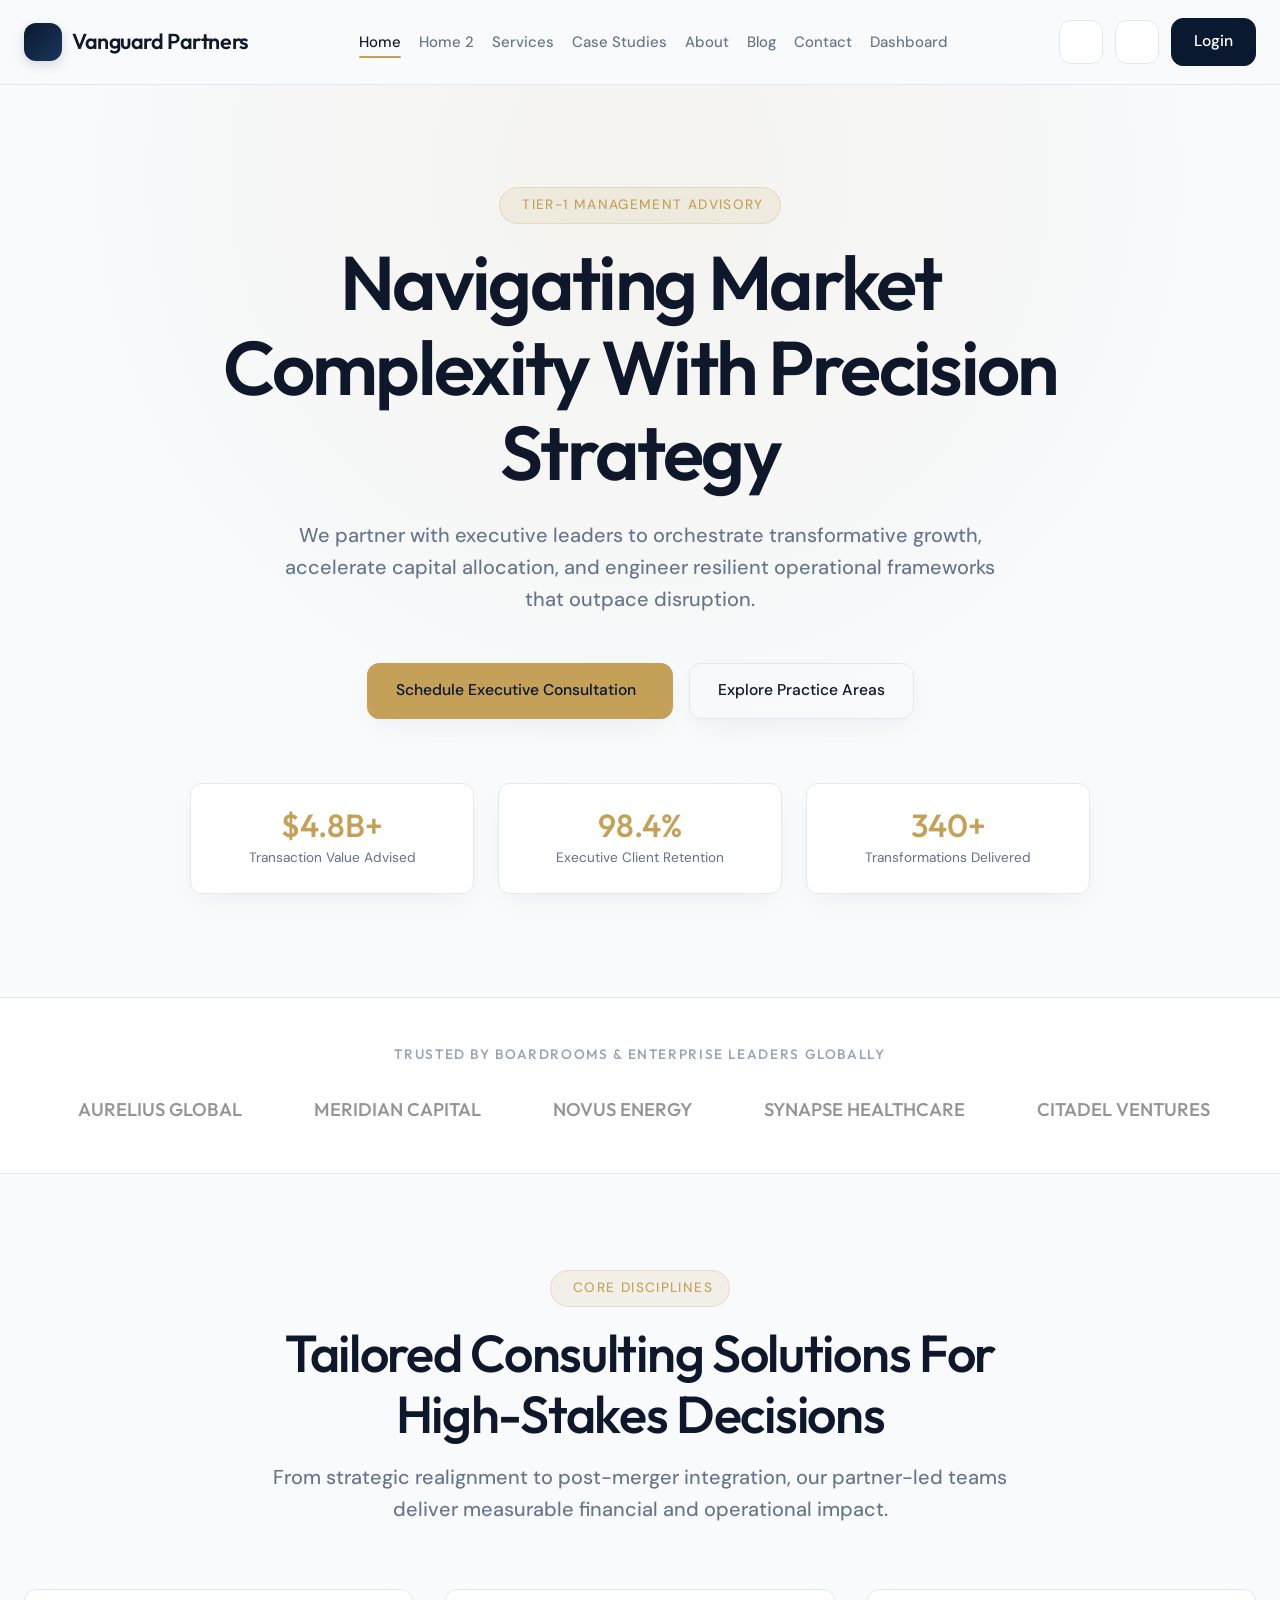
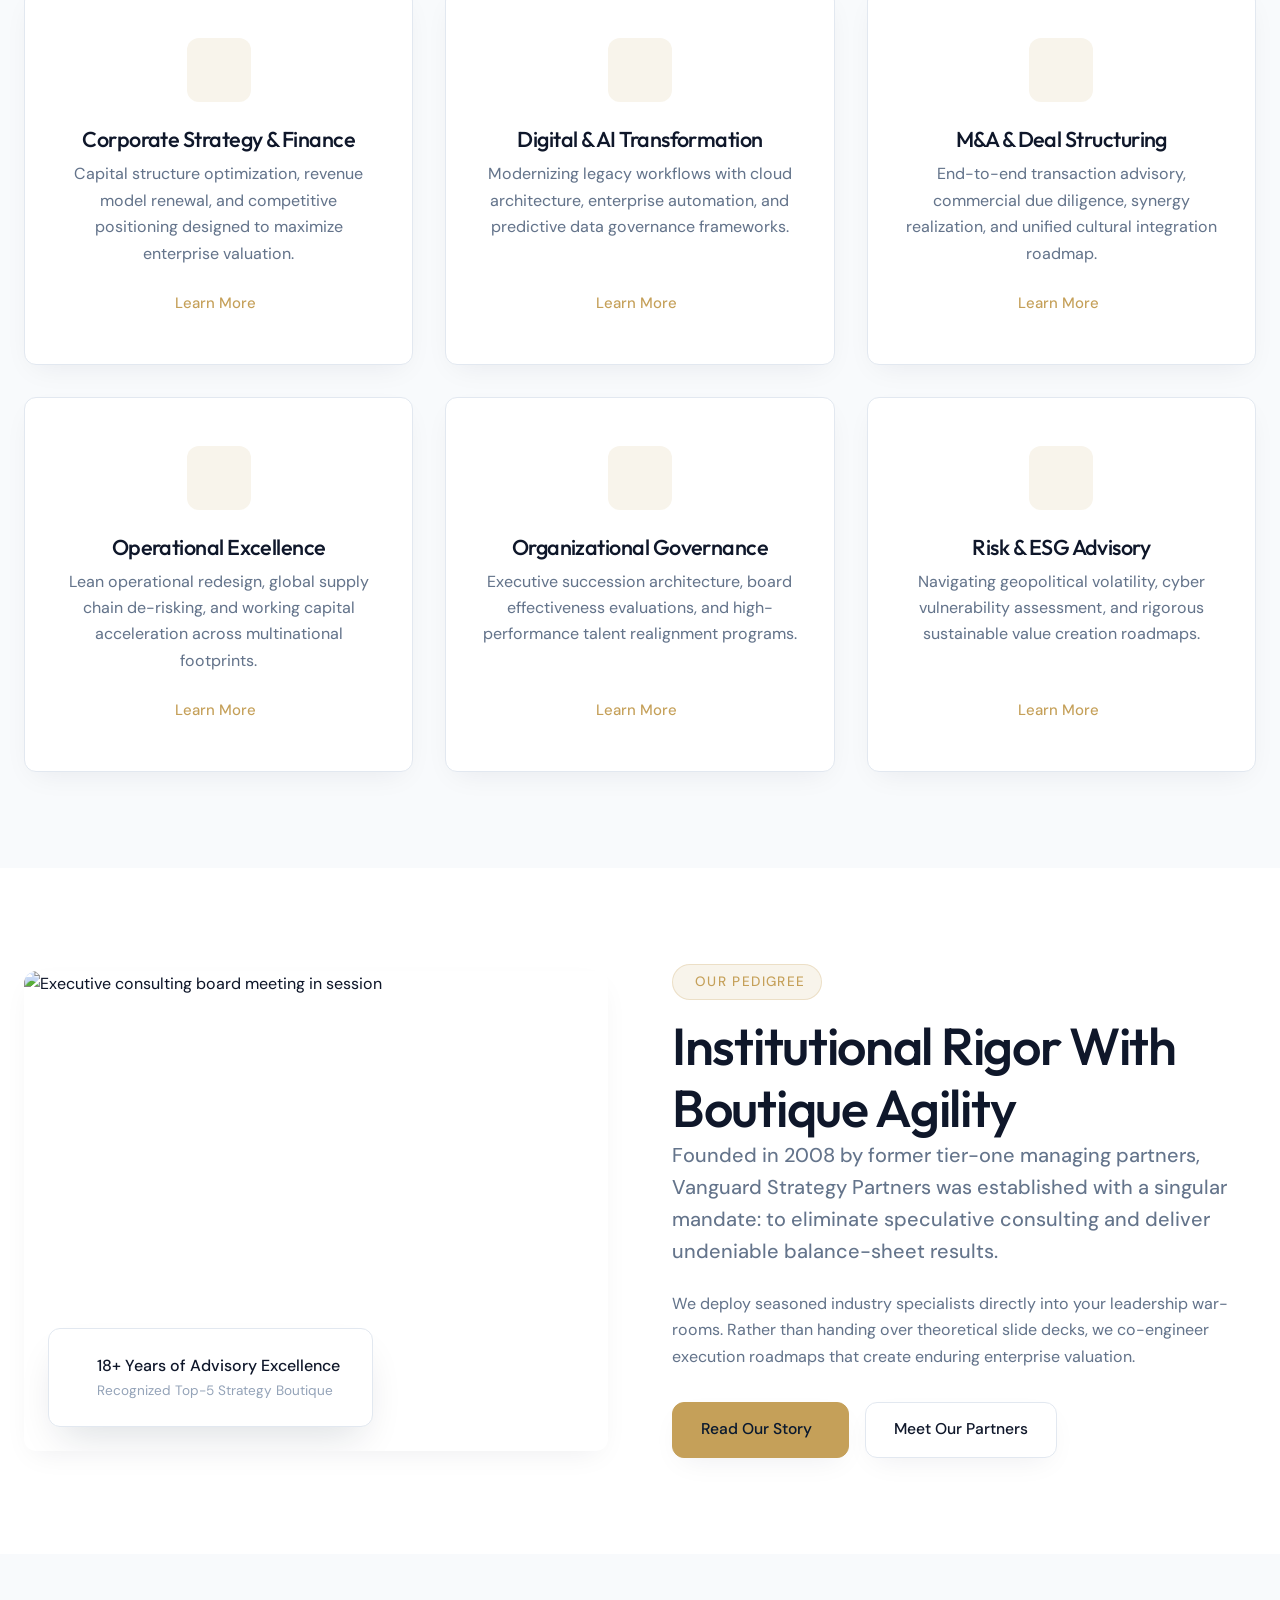
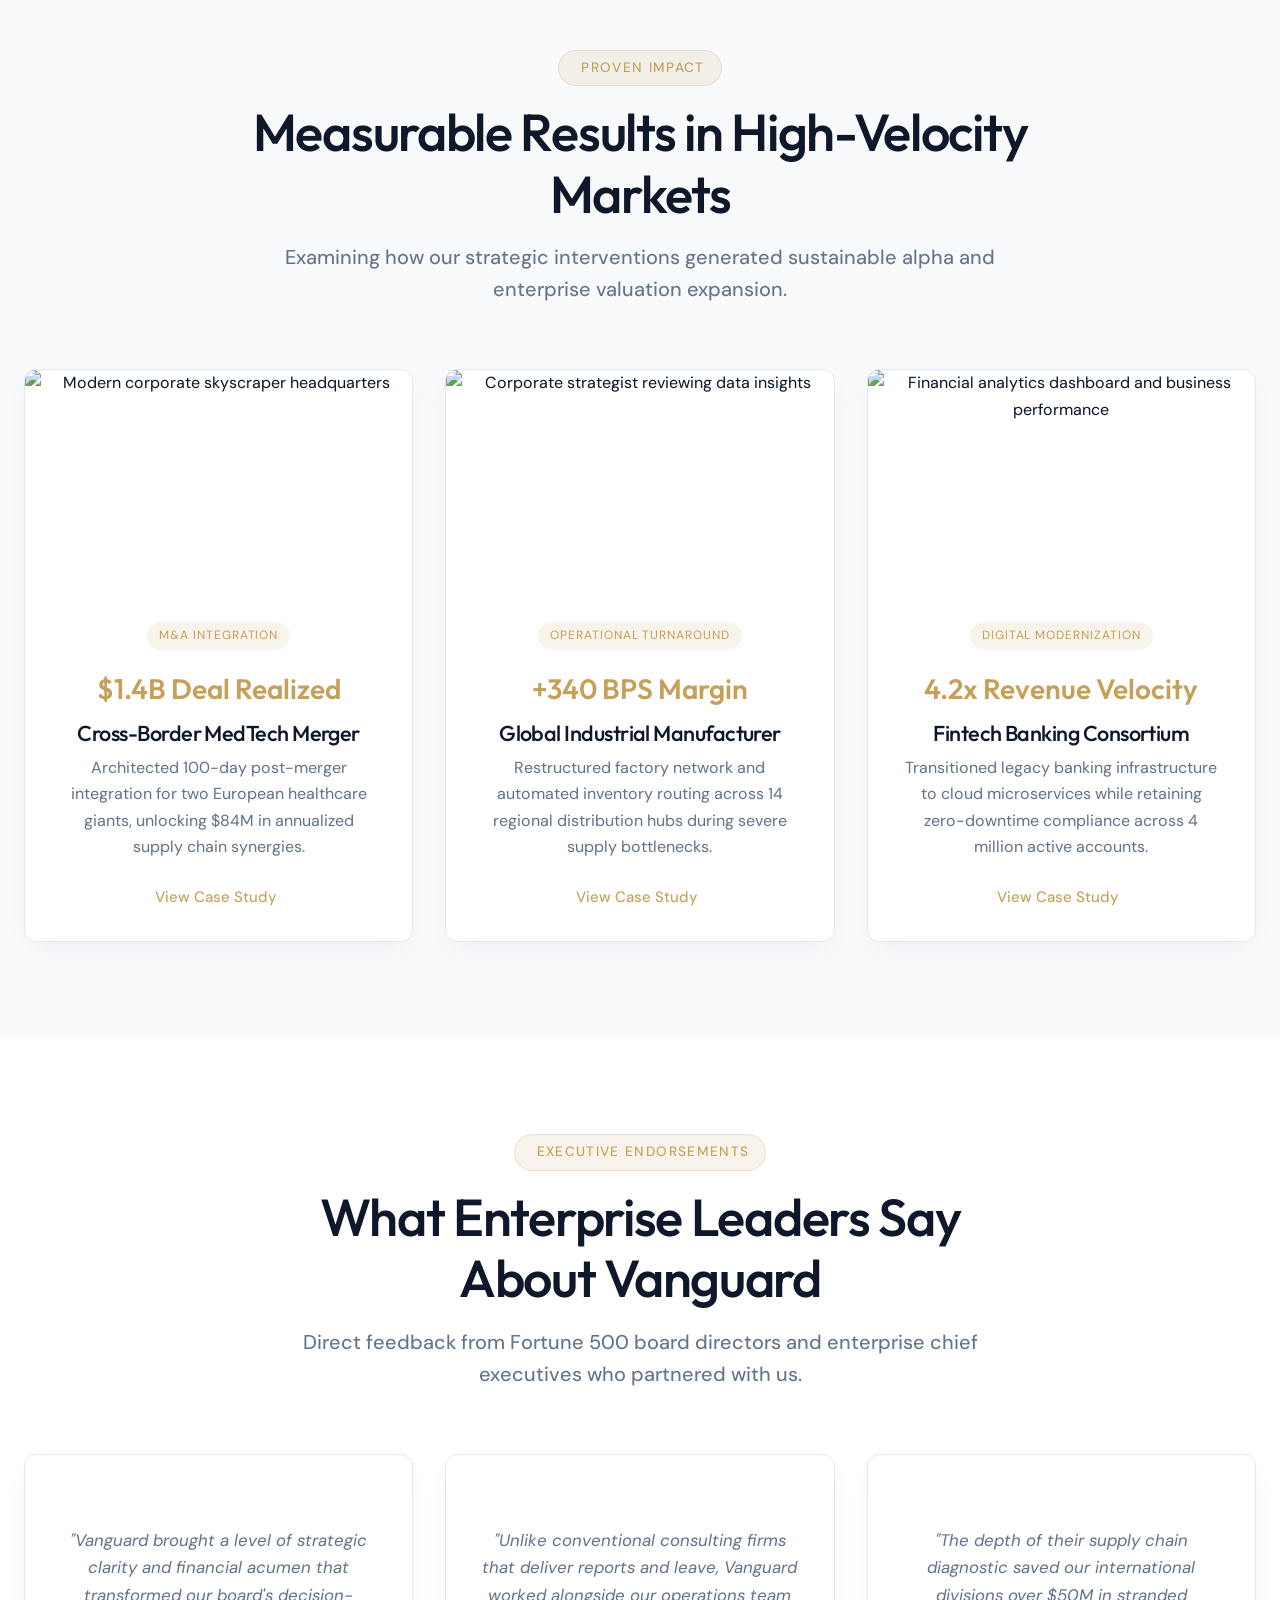
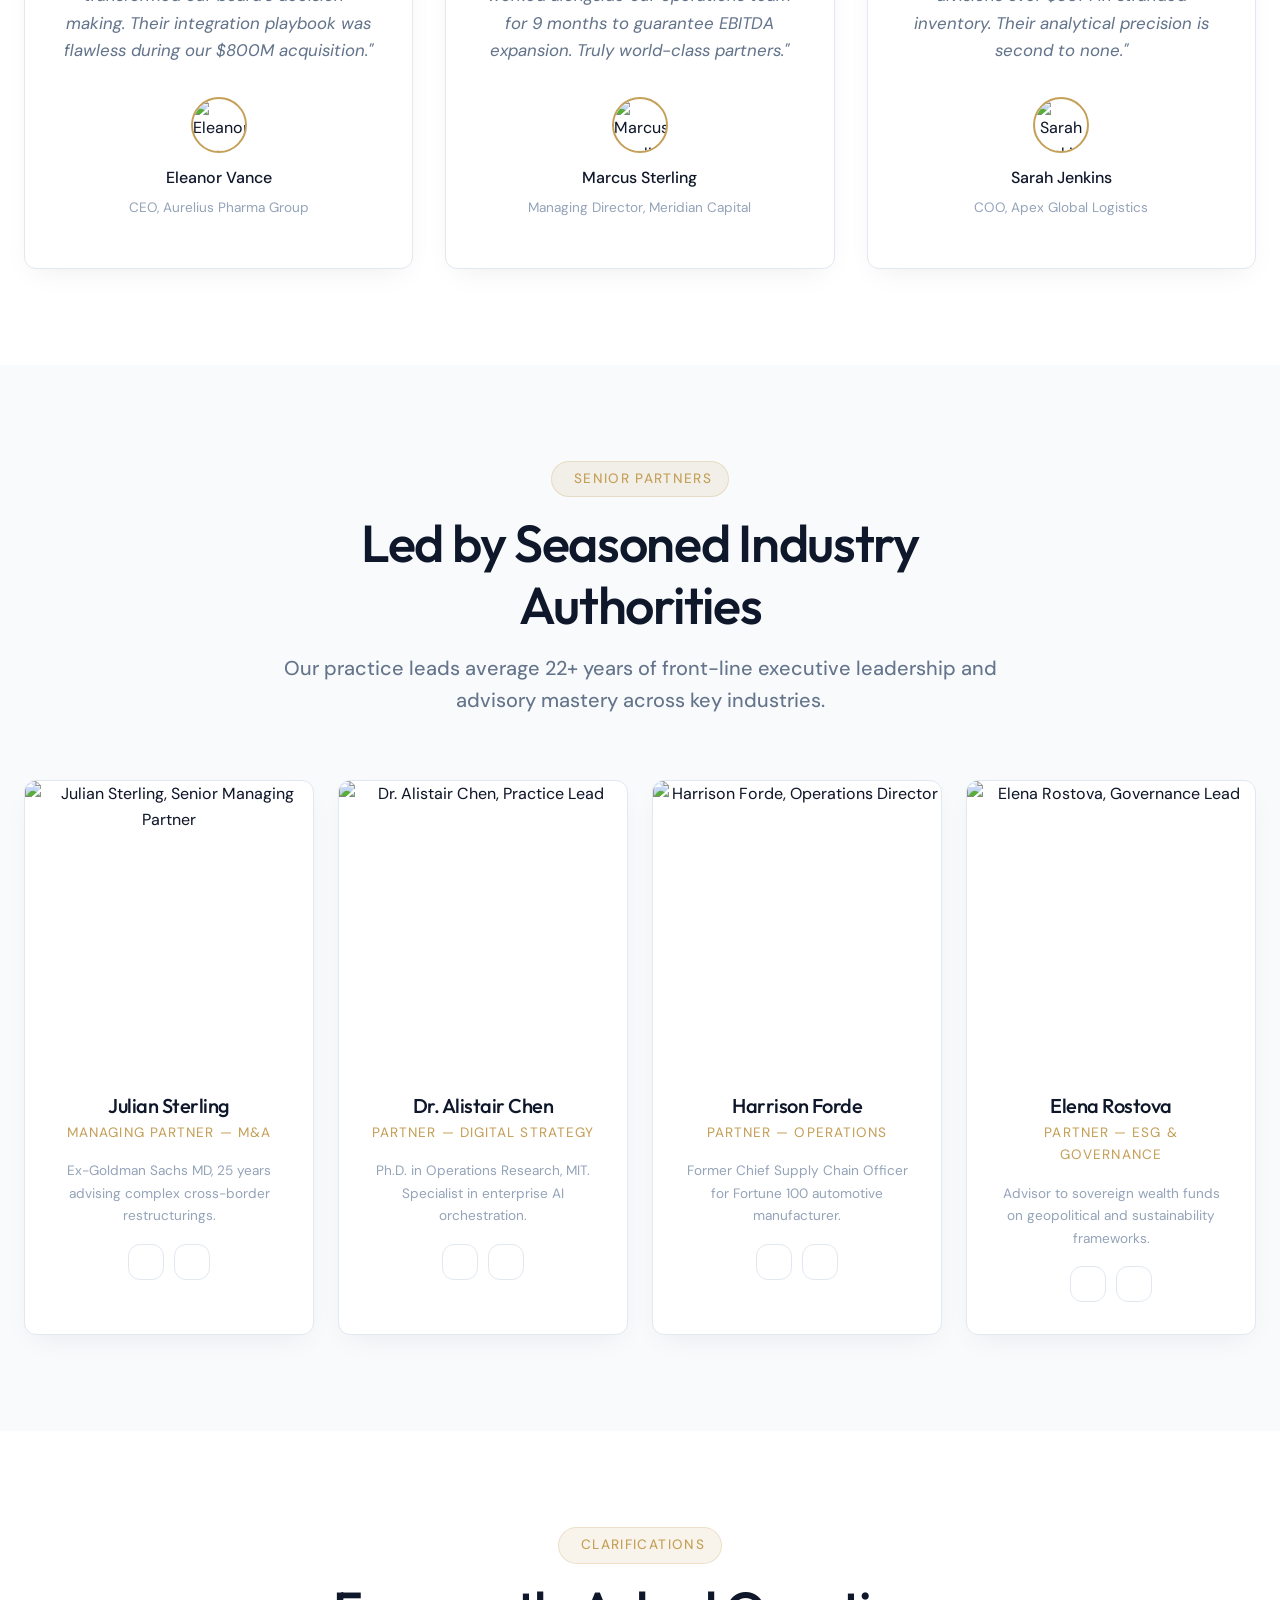
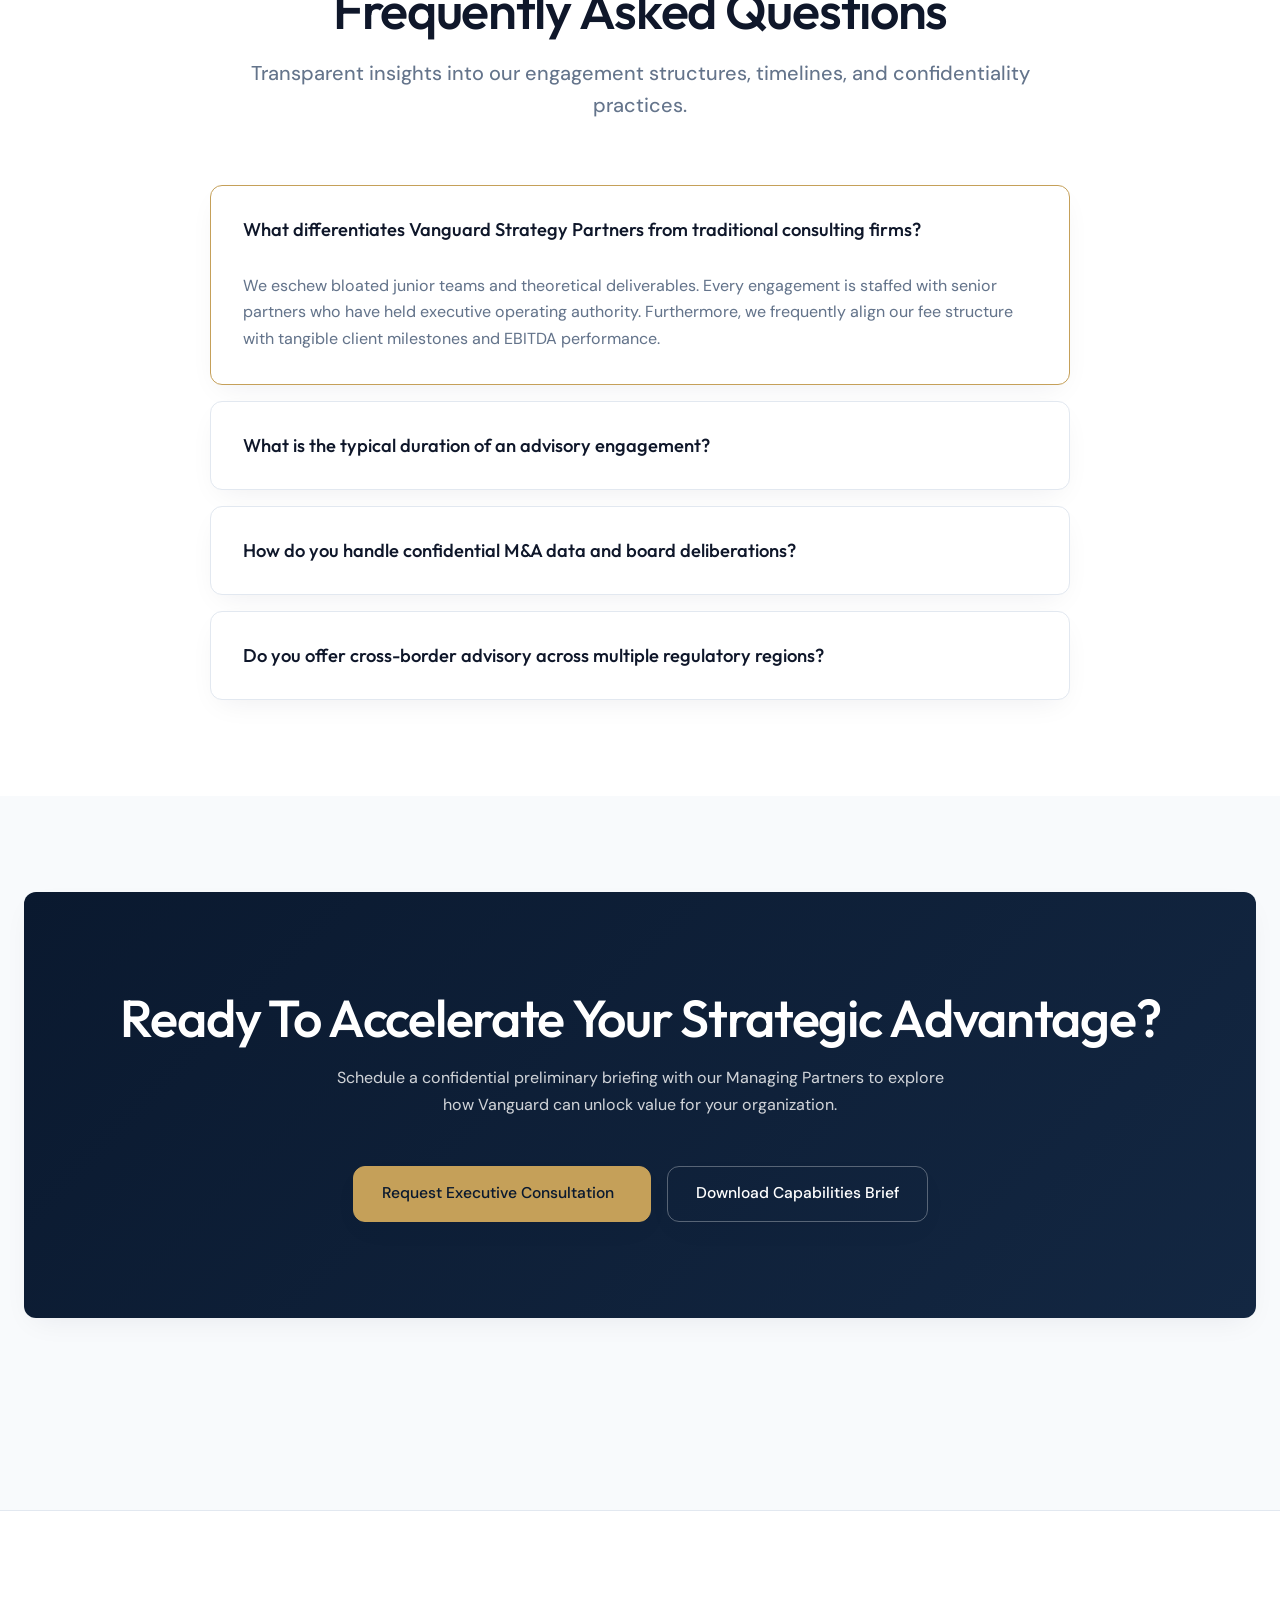
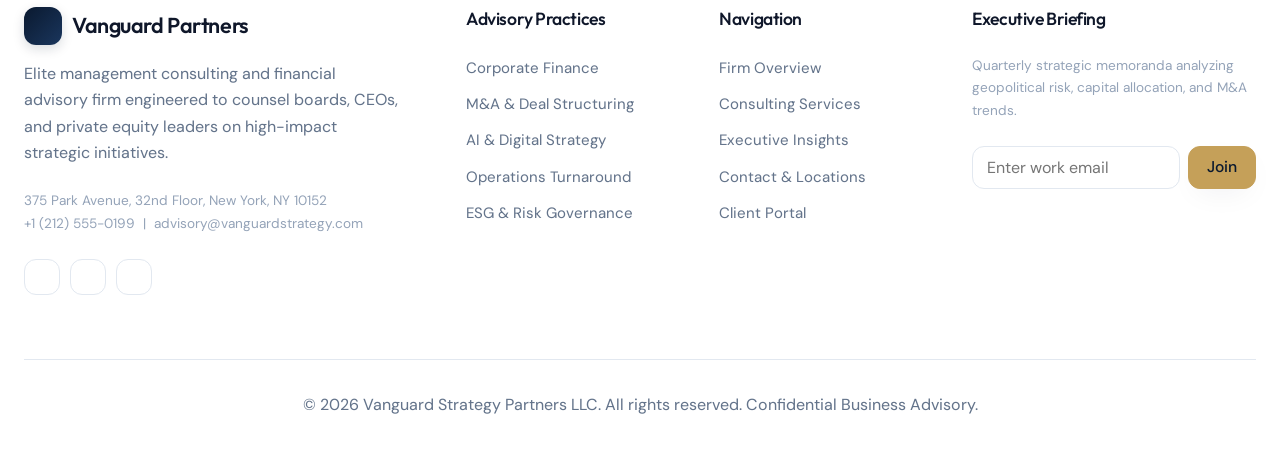
==== index.html @ f6632af6 "first commit" ====
<!DOCTYPE html>
<html lang="en">
<head>
  <meta charset="UTF-8">
  <meta name="viewport" content="width=device-width, initial-scale=1.0">
  <title>Vanguard Strategy Partners | Business & Management Consulting</title>
  <meta name="description" content="Vanguard Strategy Partners advises Fortune 500 boards and high-growth enterprises on M&A, digital transformation, operational excellence, and corporate finance.">
  <link rel="canonical" href="https://vanguardstrategy.example.com/">
  
  <!-- Remix Icons CDN -->
  <link rel="stylesheet" href="https://cdnjs.cloudflare.com/ajax/libs/remixicon/4.2.0/remixicon.min.css">
  
  <!-- Main Stylesheet & RTL Stylesheet -->
  <link rel="stylesheet" href="assets/css/style.css">
  <link rel="stylesheet" href="assets/css/rtl.css">

  <!-- JSON-LD Structured Data (SEO) -->
  <script type="application/ld+json">
  {
    "@context": "https://schema.org",
    "@type": "ConsultingService",
    "name": "Vanguard Strategy Partners",
    "description": "Executive business and management consulting firm advising Fortune 500 boards and enterprises.",
    "url": "https://vanguardstrategy.example.com",
    "telephone": "+1-212-555-0199",
    "address": {
      "@type": "PostalAddress",
      "streetAddress": "375 Park Avenue, 32nd Floor",
      "addressLocality": "New York",
      "addressRegion": "NY",
      "postalCode": "10152",
      "addressCountry": "US"
    }
  }
  </script>
</head>
<body>

  <!-- ==========================================================================
       HEADER & NAVIGATION (STEP 4)
       ========================================================================== -->
  <header class="site-header">
    <div class="container">
      <nav class="navbar">
        <!-- Brand Logo Left -->
        <a href="index.html" class="brand-logo" id="mainBrandLogo">
          <span class="brand-icon-box"><i class="ri-shield-flash-line"></i></span>
          <span>Vanguard Partners</span>
        </a>

        <!-- Desktop Menu (> 1024px) -->
        <ul class="nav-menu" id="desktopNavMenu">
          <li><a href="index.html" class="nav-link active">Home</a></li>
          <li><a href="home2.html" class="nav-link">Home 2</a></li>
          <li><a href="services.html" class="nav-link">Services</a></li>
          <li><a href="#case-studies" class="nav-link">Case Studies</a></li>
          <li><a href="about.html" class="nav-link">About</a></li>
          <li><a href="blog.html" class="nav-link">Blog</a></li>
          <li><a href="contact.html" class="nav-link">Contact</a></li>
          <li><a href="dashboard.html" class="nav-link">Dashboard</a></li>
        </ul>

        <!-- Action Items Rightmost -->
        <div class="nav-actions">
          <!-- RTL Toggle Desktop -->
          <button class="btn-icon-only rtl-toggle-btn rtl-toggle-desktop" id="rtlToggleDesktop" aria-label="Toggle RTL direction" title="Toggle RTL direction">
            <i class="ri-arrow-left-right-line"></i>
          </button>

          <!-- Theme Toggle Desktop -->
          <button class="btn-icon-only theme-toggle-btn theme-toggle-desktop" id="themeToggleDesktop" aria-label="Toggle dark mode" title="Toggle theme">
            <i class="ri-moon-line"></i>
          </button>

          <!-- Login Button -->
          <a href="login.html" class="btn-login" id="loginBtnDesktop">Login</a>

          <!-- Hamburger Button (<= 1024px) -->
          <button class="hamburger-btn" id="mobileHamburgerBtn" aria-label="Open mobile navigation menu">
            <i class="ri-menu-line"></i>
          </button>
        </div>
      </nav>
    </div>
  </header>

  <!-- Mobile Slide Drawer Menu (<= 1024px) -->
  <div class="mobile-drawer-overlay" id="mobileDrawerOverlay">
    <div class="mobile-drawer" id="mobileDrawer">
      <div class="mobile-drawer-header">
        <a href="index.html" class="brand-logo">
          <span class="brand-icon-box"><i class="ri-shield-flash-line"></i></span>
          <span>Vanguard</span>
        </a>
        <button class="mobile-drawer-close" id="mobileDrawerClose" aria-label="Close mobile menu">
          <i class="ri-close-line"></i>
        </button>
      </div>

      <ul class="mobile-nav-list">
        <li><a href="index.html" class="mobile-nav-link active">Home</a></li>
        <li><a href="home2.html" class="mobile-nav-link">Home 2</a></li>
        <li><a href="services.html" class="mobile-nav-link">Services</a></li>
        <li><a href="#case-studies" class="mobile-nav-link">Case Studies</a></li>
        <li><a href="about.html" class="mobile-nav-link">About</a></li>
        <li><a href="blog.html" class="mobile-nav-link">Blog</a></li>
        <li><a href="contact.html" class="mobile-nav-link">Contact</a></li>
        <li><a href="dashboard.html" class="mobile-nav-link">Dashboard</a></li>
      </ul>

      <div class="mobile-drawer-actions">
        <div class="mobile-toggles-row">
          <button class="btn-icon-only theme-toggle-btn" id="themeToggleMobile" aria-label="Toggle theme">
            <i class="ri-moon-line"></i> Theme
          </button>
          <button class="btn-icon-only rtl-toggle-btn" id="rtlToggleMobile" aria-label="Toggle RTL">
            <i class="ri-arrow-left-right-line"></i> RTL
          </button>
        </div>
        <a href="login.html" class="btn-login">Login</a>
      </div>
    </div>
  </div>

  <main>
    <!-- ==========================================================================
         HERO SECTION (STEP 11 — ANIMATION REQUIRED)
         ========================================================================== -->
    <section class="hero-section" id="heroSection">
      <div class="container">
        <div class="hero-inner">
          <div class="section-tag hero-badge-tag">
            <i class="ri-compass-3-line"></i> Tier-1 Management Advisory
          </div>
          <h1 class="hero-headline">Navigating Market Complexity With Precision Strategy</h1>
          <p class="lead-text hero-description">
            We partner with executive leaders to orchestrate transformative growth, accelerate capital allocation, and engineer resilient operational frameworks that outpace disruption.
          </p>
          <div class="hero-cta-group">
            <a href="contact.html" class="btn btn-primary" id="heroPrimaryCta">
              Schedule Executive Consultation <i class="ri-arrow-right-line"></i>
            </a>
            <a href="services.html" class="btn btn-secondary" id="heroSecondaryCta">
              Explore Practice Areas
            </a>
          </div>

          <!-- Hero Metrics Bar -->
          <div class="hero-metrics-bar">
            <div class="hero-metric-item">
              <span class="hero-metric-value">$4.8B+</span>
              <span class="hero-metric-label">Transaction Value Advised</span>
            </div>
            <div class="hero-metric-item">
              <span class="hero-metric-value">98.4%</span>
              <span class="hero-metric-label">Executive Client Retention</span>
            </div>
            <div class="hero-metric-item">
              <span class="hero-metric-value">340+</span>
              <span class="hero-metric-label">Transformations Delivered</span>
            </div>
          </div>
        </div>
      </div>
    </section>

    <!-- ==========================================================================
         CLIENT TRUST MARQUEE
         ========================================================================== -->
    <section class="clients-section">
      <div class="container">
        <h3 class="clients-title">Trusted By Boardrooms & Enterprise Leaders Globally</h3>
        <div class="clients-logos">
          <div class="client-logo-item"><i class="ri-building-4-line"></i> AURELIUS GLOBAL</div>
          <div class="client-logo-item"><i class="ri-funds-line"></i> MERIDIAN CAPITAL</div>
          <div class="client-logo-item"><i class="ri-global-line"></i> NOVUS ENERGY</div>
          <div class="client-logo-item"><i class="ri-stack-line"></i> SYNAPSE HEALTHCARE</div>
          <div class="client-logo-item"><i class="ri-bank-card-line"></i> CITADEL VENTURES</div>
        </div>
      </div>
    </section>

    <!-- ==========================================================================
         SERVICES SECTION (STEP 9.1 & STEP 3)
         ========================================================================== -->
    <section class="section-padding" id="services">
      <div class="container">
        <div class="section-header">
          <span class="section-tag"><i class="ri-briefcase-4-line"></i> Core Disciplines</span>
          <h2>Tailored Consulting Solutions For High-Stakes Decisions</h2>
          <p class="lead-text">
            From strategic realignment to post-merger integration, our partner-led teams deliver measurable financial and operational impact.
          </p>
        </div>

        <div class="card-grid card-grid-3">
          <!-- Service Card 1 -->
          <article class="card">
            <div class="card-icon"><i class="ri-line-chart-line"></i></div>
            <h3 class="card-title">Corporate Strategy & Finance</h3>
            <p class="card-desc">
              Capital structure optimization, revenue model renewal, and competitive positioning designed to maximize enterprise valuation.
            </p>
            <a href="services.html" class="card-action">Learn More <i class="ri-arrow-right-line"></i></a>
          </article>

          <!-- Service Card 2 -->
          <article class="card">
            <div class="card-icon"><i class="ri-cpu-line"></i></div>
            <h3 class="card-title">Digital & AI Transformation</h3>
            <p class="card-desc">
              Modernizing legacy workflows with cloud architecture, enterprise automation, and predictive data governance frameworks.
            </p>
            <a href="services.html" class="card-action">Learn More <i class="ri-arrow-right-line"></i></a>
          </article>

          <!-- Service Card 3 -->
          <article class="card">
            <div class="card-icon"><i class="ri-hand-coin-line"></i></div>
            <h3 class="card-title">M&A & Deal Structuring</h3>
            <p class="card-desc">
              End-to-end transaction advisory, commercial due diligence, synergy realization, and unified cultural integration roadmap.
            </p>
            <a href="services.html" class="card-action">Learn More <i class="ri-arrow-right-line"></i></a>
          </article>

          <!-- Service Card 4 -->
          <article class="card">
            <div class="card-icon"><i class="ri-settings-4-line"></i></div>
            <h3 class="card-title">Operational Excellence</h3>
            <p class="card-desc">
              Lean operational redesign, global supply chain de-risking, and working capital acceleration across multinational footprints.
            </p>
            <a href="services.html" class="card-action">Learn More <i class="ri-arrow-right-line"></i></a>
          </article>

          <!-- Service Card 5 -->
          <article class="card">
            <div class="card-icon"><i class="ri-team-line"></i></div>
            <h3 class="card-title">Organizational Governance</h3>
            <p class="card-desc">
              Executive succession architecture, board effectiveness evaluations, and high-performance talent realignment programs.
            </p>
            <a href="services.html" class="card-action">Learn More <i class="ri-arrow-right-line"></i></a>
          </article>

          <!-- Service Card 6 -->
          <article class="card">
            <div class="card-icon"><i class="ri-shield-check-line"></i></div>
            <h3 class="card-title">Risk & ESG Advisory</h3>
            <p class="card-desc">
              Navigating geopolitical volatility, cyber vulnerability assessment, and rigorous sustainable value creation roadmaps.
            </p>
            <a href="services.html" class="card-action">Learn More <i class="ri-arrow-right-line"></i></a>
          </article>
        </div>
      </div>
    </section>

    <!-- ==========================================================================
         ABOUT US SECTION (STEP 9.1 & STEP 9.4)
         ========================================================================== -->
    <section class="section-padding" style="background-color: var(--color-surface);" id="about">
      <div class="container">
        <div class="split-content-grid">
          <div class="about-image-wrapper">
            <img src="https://images.unsplash.com/photo-1542744173-8e7e53415bb0?auto=format&fit=crop&w=1000&q=80" alt="Executive consulting board meeting in session" loading="lazy">
            <div class="about-badge-card">
              <i class="ri-award-fill"></i>
              <div>
                <strong>18+ Years of Advisory Excellence</strong>
                <p class="caption-text">Recognized Top-5 Strategy Boutique</p>
              </div>
            </div>
          </div>

          <div>
            <span class="section-tag"><i class="ri-history-line"></i> Our Pedigree</span>
            <h2 style="text-align: start;">Institutional Rigor With Boutique Agility</h2>
            <p class="lead-text" style="text-align: start; margin-block-end: var(--space-md);">
              Founded in 2008 by former tier-one managing partners, Vanguard Strategy Partners was established with a singular mandate: to eliminate speculative consulting and deliver undeniable balance-sheet results.
            </p>
            <p style="text-align: start; margin-block-end: var(--space-lg);">
              We deploy seasoned industry specialists directly into your leadership war-rooms. Rather than handing over theoretical slide decks, we co-engineer execution roadmaps that create enduring enterprise valuation.
            </p>
            <div style="display: flex; gap: 16px; flex-wrap: wrap;">
              <a href="about.html" class="btn btn-primary">Read Our Story <i class="ri-arrow-right-line"></i></a>
              <a href="contact.html" class="btn btn-secondary">Meet Our Partners</a>
            </div>
          </div>
        </div>
      </div>
    </section>

    <!-- ==========================================================================
         CASE STUDIES / SUCCESS STORIES (STEP 9.1)
         ========================================================================== -->
    <section class="section-padding" id="case-studies">
      <div class="container">
        <div class="section-header">
          <span class="section-tag"><i class="ri-trophy-line"></i> Proven Impact</span>
          <h2>Measurable Results in High-Velocity Markets</h2>
          <p class="lead-text">
            Examining how our strategic interventions generated sustainable alpha and enterprise valuation expansion.
          </p>
        </div>

        <div class="card-grid card-grid-3">
          <!-- Case Card 1 -->
          <article class="case-card">
            <img src="https://images.unsplash.com/photo-1486406146926-c627a92ad1ab?auto=format&fit=crop&w=800&q=80" alt="Modern corporate skyscraper headquarters" class="case-image" loading="lazy">
            <div class="case-body">
              <span class="case-pill">M&A Integration</span>
              <div class="case-metric">$1.4B Deal Realized</div>
              <h3 class="card-title">Cross-Border MedTech Merger</h3>
              <p class="card-desc">
                Architected 100-day post-merger integration for two European healthcare giants, unlocking $84M in annualized supply chain synergies.
              </p>
              <a href="services.html" class="card-action">View Case Study <i class="ri-arrow-right-line"></i></a>
            </div>
          </article>

          <!-- Case Card 2 -->
          <article class="case-card">
            <img src="https://images.unsplash.com/photo-1551836022-d5d88e9218df?auto=format&fit=crop&w=800&q=80" alt="Corporate strategist reviewing data insights" class="case-image" loading="lazy">
            <div class="case-body">
              <span class="case-pill">Operational Turnaround</span>
              <div class="case-metric">+340 BPS Margin</div>
              <h3 class="card-title">Global Industrial Manufacturer</h3>
              <p class="card-desc">
                Restructured factory network and automated inventory routing across 14 regional distribution hubs during severe supply bottlenecks.
              </p>
              <a href="services.html" class="card-action">View Case Study <i class="ri-arrow-right-line"></i></a>
            </div>
          </article>

          <!-- Case Card 3 -->
          <article class="case-card">
            <img src="https://images.unsplash.com/photo-1460925895917-afdab827c52f?auto=format&fit=crop&w=800&q=80" alt="Financial analytics dashboard and business performance" class="case-image" loading="lazy">
            <div class="case-body">
              <span class="case-pill">Digital Modernization</span>
              <div class="case-metric">4.2x Revenue Velocity</div>
              <h3 class="card-title">Fintech Banking Consortium</h3>
              <p class="card-desc">
                Transitioned legacy banking infrastructure to cloud microservices while retaining zero-downtime compliance across 4 million active accounts.
              </p>
              <a href="services.html" class="card-action">View Case Study <i class="ri-arrow-right-line"></i></a>
            </div>
          </article>
        </div>
      </div>
    </section>

    <!-- ==========================================================================
         CLIENT TESTIMONIALS SECTION
         ========================================================================== -->
    <section class="section-padding" style="background-color: var(--color-surface);" id="testimonials">
      <div class="container">
        <div class="section-header">
          <span class="section-tag"><i class="ri-double-quotes-l"></i> Executive Endorsements</span>
          <h2>What Enterprise Leaders Say About Vanguard</h2>
          <p class="lead-text">
            Direct feedback from Fortune 500 board directors and enterprise chief executives who partnered with us.
          </p>
        </div>

        <div class="card-grid card-grid-3">
          <!-- Testimonial 1 -->
          <div class="testimonial-card">
            <div class="quote-stars">
              <i class="ri-star-fill"></i><i class="ri-star-fill"></i><i class="ri-star-fill"></i><i class="ri-star-fill"></i><i class="ri-star-fill"></i>
            </div>
            <p class="quote-text">
              "Vanguard brought a level of strategic clarity and financial acumen that transformed our board's decision-making. Their integration playbook was flawless during our $800M acquisition."
            </p>
            <div class="client-profile">
              <img src="https://images.unsplash.com/photo-1534528741775-53994a69daeb?auto=format&fit=crop&w=200&q=80" alt="Eleanor Vance, Chief Executive Officer" class="client-avatar" loading="lazy">
              <strong>Eleanor Vance</strong>
              <span class="caption-text">CEO, Aurelius Pharma Group</span>
            </div>
          </div>

          <!-- Testimonial 2 -->
          <div class="testimonial-card">
            <div class="quote-stars">
              <i class="ri-star-fill"></i><i class="ri-star-fill"></i><i class="ri-star-fill"></i><i class="ri-star-fill"></i><i class="ri-star-fill"></i>
            </div>
            <p class="quote-text">
              "Unlike conventional consulting firms that deliver reports and leave, Vanguard worked alongside our operations team for 9 months to guarantee EBITDA expansion. Truly world-class partners."
            </p>
            <div class="client-profile">
              <img src="https://images.unsplash.com/photo-1507003211169-0a1dd7228f2d?auto=format&fit=crop&w=200&q=80" alt="Marcus Sterling, Managing Director" class="client-avatar" loading="lazy">
              <strong>Marcus Sterling</strong>
              <span class="caption-text">Managing Director, Meridian Capital</span>
            </div>
          </div>

          <!-- Testimonial 3 -->
          <div class="testimonial-card">
            <div class="quote-stars">
              <i class="ri-star-fill"></i><i class="ri-star-fill"></i><i class="ri-star-fill"></i><i class="ri-star-fill"></i><i class="ri-star-fill"></i>
            </div>
            <p class="quote-text">
              "The depth of their supply chain diagnostic saved our international divisions over $50M in stranded inventory. Their analytical precision is second to none."
            </p>
            <div class="client-profile">
              <img src="https://images.unsplash.com/photo-1573496359142-b8d87734a5a2?auto=format&fit=crop&w=200&q=80" alt="Sarah Jenkins, Chief Operating Officer" class="client-avatar" loading="lazy">
              <strong>Sarah Jenkins</strong>
              <span class="caption-text">COO, Apex Global Logistics</span>
            </div>
          </div>
        </div>
      </div>
    </section>

    <!-- ==========================================================================
         LEADERSHIP / CONSULTANTS SECTION
         ========================================================================== -->
    <section class="section-padding" id="team">
      <div class="container">
        <div class="section-header">
          <span class="section-tag"><i class="ri-user-star-line"></i> Senior Partners</span>
          <h2>Led by Seasoned Industry Authorities</h2>
          <p class="lead-text">
            Our practice leads average 22+ years of front-line executive leadership and advisory mastery across key industries.
          </p>
        </div>

        <div class="card-grid card-grid-4">
          <!-- Leader 1 -->
          <div class="team-card">
            <div class="team-image-box">
              <img src="https://images.unsplash.com/photo-1560250097-0b93528c311a?auto=format&fit=crop&w=600&q=80" alt="Julian Sterling, Senior Managing Partner" loading="lazy">
            </div>
            <div class="team-info">
              <h3 class="team-name">Julian Sterling</h3>
              <span class="team-role">Managing Partner — M&A</span>
              <p class="caption-text">Ex-Goldman Sachs MD, 25 years advising complex cross-border restructurings.</p>
              <div class="team-socials">
                <a href="#" class="team-social-link" aria-label="LinkedIn"><i class="ri-linkedin-fill"></i></a>
                <a href="#" class="team-social-link" aria-label="Email"><i class="ri-mail-line"></i></a>
              </div>
            </div>
          </div>

          <!-- Leader 2 -->
          <div class="team-card">
            <div class="team-image-box">
              <img src="https://images.unsplash.com/photo-1573497019940-1c28c88b4f3e?auto=format&fit=crop&w=600&q=80" alt="Dr. Alistair Chen, Practice Lead" loading="lazy">
            </div>
            <div class="team-info">
              <h3 class="team-name">Dr. Alistair Chen</h3>
              <span class="team-role">Partner — Digital Strategy</span>
              <p class="caption-text">Ph.D. in Operations Research, MIT. Specialist in enterprise AI orchestration.</p>
              <div class="team-socials">
                <a href="#" class="team-social-link" aria-label="LinkedIn"><i class="ri-linkedin-fill"></i></a>
                <a href="#" class="team-social-link" aria-label="Email"><i class="ri-mail-line"></i></a>
              </div>
            </div>
          </div>

          <!-- Leader 3 -->
          <div class="team-card">
            <div class="team-image-box">
              <img src="https://images.unsplash.com/photo-1519085360753-af0119f7cbe7?auto=format&fit=crop&w=600&q=80" alt="Harrison Forde, Operations Director" loading="lazy">
            </div>
            <div class="team-info">
              <h3 class="team-name">Harrison Forde</h3>
              <span class="team-role">Partner — Operations</span>
              <p class="caption-text">Former Chief Supply Chain Officer for Fortune 100 automotive manufacturer.</p>
              <div class="team-socials">
                <a href="#" class="team-social-link" aria-label="LinkedIn"><i class="ri-linkedin-fill"></i></a>
                <a href="#" class="team-social-link" aria-label="Email"><i class="ri-mail-line"></i></a>
              </div>
            </div>
          </div>

          <!-- Leader 4 -->
          <div class="team-card">
            <div class="team-image-box">
              <img src="https://images.unsplash.com/photo-1580489944761-15a19d654956?auto=format&fit=crop&w=600&q=80" alt="Elena Rostova, Governance Lead" loading="lazy">
            </div>
            <div class="team-info">
              <h3 class="team-name">Elena Rostova</h3>
              <span class="team-role">Partner — ESG & Governance</span>
              <p class="caption-text">Advisor to sovereign wealth funds on geopolitical and sustainability frameworks.</p>
              <div class="team-socials">
                <a href="#" class="team-social-link" aria-label="LinkedIn"><i class="ri-linkedin-fill"></i></a>
                <a href="#" class="team-social-link" aria-label="Email"><i class="ri-mail-line"></i></a>
              </div>
            </div>
          </div>
        </div>
      </div>
    </section>

    <!-- ==========================================================================
         FAQ ACCORDION SECTION (STEP 9.1 & STEP 13)
         ========================================================================== -->
    <section class="section-padding" style="background-color: var(--color-surface);" id="faq">
      <div class="container">
        <div class="section-header">
          <span class="section-tag"><i class="ri-questionnaire-line"></i> Clarifications</span>
          <h2>Frequently Asked Questions</h2>
          <p class="lead-text">
            Transparent insights into our engagement structures, timelines, and confidentiality practices.
          </p>
        </div>

        <div class="faq-container">
          <!-- FAQ 1 -->
          <div class="faq-item active">
            <button class="faq-question">
              <span>What differentiates Vanguard Strategy Partners from traditional consulting firms?</span>
              <i class="ri-arrow-down-s-line faq-icon"></i>
            </button>
            <div class="faq-answer">
              <p>
                We eschew bloated junior teams and theoretical deliverables. Every engagement is staffed with senior partners who have held executive operating authority. Furthermore, we frequently align our fee structure with tangible client milestones and EBITDA performance.
              </p>
            </div>
          </div>

          <!-- FAQ 2 -->
          <div class="faq-item">
            <button class="faq-question">
              <span>What is the typical duration of an advisory engagement?</span>
              <i class="ri-arrow-down-s-line faq-icon"></i>
            </button>
            <div class="faq-answer">
              <p>
                Engagements vary by scope: rapid diagnostic and due diligence sprints take 2 to 4 weeks; comprehensive operational turnarounds or post-merger integrations typically span 3 to 9 months, including change management and handover.
              </p>
            </div>
          </div>

          <!-- FAQ 3 -->
          <div class="faq-item">
            <button class="faq-question">
              <span>How do you handle confidential M&A data and board deliberations?</span>
              <i class="ri-arrow-down-s-line faq-icon"></i>
            </button>
            <div class="faq-answer">
              <p>
                All project data is safeguarded inside air-gapped, ISO 27001-certified environments. We execute stringent bilateral non-disclosure agreements prior to any exploratory discussions.
              </p>
            </div>
          </div>

          <!-- FAQ 4 -->
          <div class="faq-item">
            <button class="faq-question">
              <span>Do you offer cross-border advisory across multiple regulatory regions?</span>
              <i class="ri-arrow-down-s-line faq-icon"></i>
            </button>
            <div class="faq-answer">
              <p>
                Yes. With partner hubs in New York, London, Singapore, Zurich, and Dubai, our global advisory footprint supports multinational operations, trade compliance, and multi-jurisdiction M&A clearance.
              </p>
            </div>
          </div>
        </div>
      </div>
    </section>

    <!-- ==========================================================================
         CALL TO ACTION BANNER (STEP 9.1)
         ========================================================================== -->
    <section class="section-padding">
      <div class="container">
        <div class="cta-section">
          <h2>Ready To Accelerate Your Strategic Advantage?</h2>
          <p>
            Schedule a confidential preliminary briefing with our Managing Partners to explore how Vanguard can unlock value for your organization.
          </p>
          <div style="display: flex; justify-content: center; gap: 16px; flex-wrap: wrap;">
            <a href="contact.html" class="btn btn-primary" style="background-color: var(--color-accent); color: #0A192F;">
              Request Executive Consultation <i class="ri-arrow-right-line"></i>
            </a>
            <a href="services.html" class="btn btn-secondary" style="border-color: rgba(255,255,255,0.3); color: #FFFFFF;">
              Download Capabilities Brief
            </a>
          </div>
        </div>
      </div>
    </section>
  </main>

  <!-- ==========================================================================
       FOOTER (STEP 10)
       - > 1024px: Multi-column horizontal grid
       - 768px – 1024px: Properly aligned horizontal grid
       - < 768px: Single column, center aligned
       - Copyright line always at bottom, centered
       ========================================================================== -->
  <footer class="site-footer">
    <div class="container">
      <div class="footer-grid">
        <!-- Col 1: Brand & Contact info -->
        <div class="footer-col">
          <a href="index.html" class="brand-logo" style="margin-block-end: var(--space-sm);">
            <span class="brand-icon-box"><i class="ri-shield-flash-line"></i></span>
            <span>Vanguard Partners</span>
          </a>
          <p style="margin-block-end: var(--space-md);">
            Elite management consulting and financial advisory firm engineered to counsel boards, CEOs, and private equity leaders on high-impact strategic initiatives.
          </p>
          <p class="caption-text">
            <i class="ri-map-pin-line"></i> 375 Park Avenue, 32nd Floor, New York, NY 10152<br>
            <i class="ri-phone-line"></i> +1 (212) 555-0199 &nbsp;|&nbsp; <i class="ri-mail-line"></i> advisory@vanguardstrategy.com
          </p>
          <div class="footer-socials">
            <a href="#" class="team-social-link" aria-label="LinkedIn"><i class="ri-linkedin-fill"></i></a>
            <a href="#" class="team-social-link" aria-label="Twitter / X"><i class="ri-twitter-x-line"></i></a>
            <a href="#" class="team-social-link" aria-label="YouTube"><i class="ri-youtube-line"></i></a>
          </div>
        </div>

        <!-- Col 2: Advisory Practices -->
        <div class="footer-col">
          <h4 class="footer-col-title">Advisory Practices</h4>
          <ul class="footer-links">
            <li><a href="services.html" class="footer-link">Corporate Finance</a></li>
            <li><a href="services.html" class="footer-link">M&A & Deal Structuring</a></li>
            <li><a href="services.html" class="footer-link">AI & Digital Strategy</a></li>
            <li><a href="services.html" class="footer-link">Operations Turnaround</a></li>
            <li><a href="services.html" class="footer-link">ESG & Risk Governance</a></li>
          </ul>
        </div>

        <!-- Col 3: Quick Navigation -->
        <div class="footer-col">
          <h4 class="footer-col-title">Navigation</h4>
          <ul class="footer-links">
            <li><a href="about.html" class="footer-link">Firm Overview</a></li>
            <li><a href="services.html" class="footer-link">Consulting Services</a></li>
            <li><a href="blog.html" class="footer-link">Executive Insights</a></li>
            <li><a href="contact.html" class="footer-link">Contact & Locations</a></li>
            <li><a href="dashboard.html" class="footer-link">Client Portal</a></li>
          </ul>
        </div>

        <!-- Col 4: Newsletter -->
        <div class="footer-col">
          <h4 class="footer-col-title">Executive Briefing</h4>
          <p class="caption-text" style="margin-block-end: var(--space-xs);">
            Quarterly strategic memoranda analyzing geopolitical risk, capital allocation, and M&A trends.
          </p>
          <form class="footer-newsletter-form" data-validate="true" novalidate>
            <div class="form-group" style="margin-block-end: 0; width: 100%;">
              <input type="email" class="form-input" placeholder="Enter work email" required aria-label="Email address">
              <span class="form-error-msg">Please enter a valid work email.</span>
            </div>
            <button type="submit" class="btn btn-primary" style="padding: 10px 18px;">Join</button>
          </form>
          <div class="form-success-banner" style="margin-block-start: 8px;">
            Subscription confirmed.
          </div>
        </div>
      </div>

      <div class="footer-bottom">
        <p>&copy; 2026 Vanguard Strategy Partners LLC. All rights reserved. Confidential Business Advisory.</p>
      </div>
    </div>
  </footer>

  <!-- Main JavaScript Engine -->
  <script src="assets/js/main.js"></script>
</body>
</html>
---- assets/css/style.css ----
/* ==========================================================================
   VANGUARD STRATEGY PARTNERS — CORE DESIGN SYSTEM & STYLESHEET
   Industry: Business & Management Consulting
   Aesthetic: Luxury-Refined Corporate Editorial
   ========================================================================== */

/* --------------------------------------------------------------------------
   1. DESIGN TOKENS & CSS VARIABLES (STEP 2 & STEP 8)
   -------------------------------------------------------------------------- */
@import url('https://fonts.googleapis.com/css2?family=DM+Sans:ital,opsz,wght@0,9..40,100..1000;1,9..40,100..1000&family=Outfit:wght@100..900&display=swap');

:root {
  /* Colors (Max 3 Primary Tokens: Primary, Secondary, Accent) */
  --color-primary: #0A192F;      /* Deep Executive Midnight Navy */
  --color-secondary: #1E293B;    /* Slate Charcoal */
  --color-accent: #C5A059;       /* Champagne Bronze Gold */
  --color-accent-hover: #b08d46;

  /* Surfaces & Functional Colors */
  --color-bg: #F8FAFC;           /* Pristine Executive Off-White */
  --color-surface: #FFFFFF;      /* Card / Container White */
  --color-surface-alt: #F1F5F9;  /* Secondary Card / Pill Surface */
  --color-surface-hover: #FFFFFF;
  --color-border: #E2E8F0;       /* Crisp Border Divider */
  --color-border-subtle: #EDF2F7;
  --color-text: #0F172A;         /* Deep Rich Text */
  --color-text-muted: #64748B;   /* Slate Muted Text */
  --color-text-light: #94A3B8;   /* Light Slate */
  --color-white: #FFFFFF;
  --color-error: #EF4444;        /* Validation Error Red */
  --color-success: #10B981;      /* Validation Success Green */

  /* Unified Border Radius (Step 2: One value used globally) */
  --border-radius: 12px;

  /* Unified Shadow Style (Step 2: One shadow style — no mixing) */
  --box-shadow: 0 10px 30px -10px rgba(10, 25, 47, 0.08);
  --box-shadow-hover: 0 20px 40px -12px rgba(10, 25, 47, 0.14);

  /* Typography Font Families (Step 8: Avoid Inter, Roboto, Arial, system fonts) */
  --font-heading: 'Outfit', sans-serif;
  --font-body: 'DM Sans', sans-serif;

  /* Strict Typography Weights (Step 8: Headings MUST NEVER exceed weight 580) */
  --weight-h1: 580;
  --weight-h2: 540;
  --weight-h3: 520;
  --weight-h4: 500;
  --weight-lead: 460;
  --weight-label: 470;
  --weight-btn: 510;
  --weight-bold-inline: 500;
  --weight-body: 420;
  --weight-caption: 400;

  /* Typography Scale */
  --size-h1: 4.75rem;     /* 76px desktop */
  --size-h2: 3.25rem;     /* 52px desktop */
  --size-h3: 2.125rem;    /* 34px desktop */
  --size-h4: 1.5rem;      /* 24px */
  --size-lead: 1.25rem;   /* 20px */
  --size-body: 1rem;      /* 16px */
  --size-btn: 0.975rem;   /* 15.6px */
  --size-label: 0.9375rem;/* 15px */
  --size-caption: 0.85rem;/* 13.6px */

  /* Spacing Base Unit (8px scale) */
  --space-xs: 8px;
  --space-sm: 16px;
  --space-md: 24px;
  --space-lg: 32px;
  --space-xl: 48px;
  --space-2xl: 64px;
  --space-3xl: 96px;

  /* Header Height & Transitions */
  --header-height: 84px;
  --transition-fast: 0.2s cubic-bezier(0.16, 1, 0.3, 1);
  --transition-smooth: 0.35s cubic-bezier(0.16, 1, 0.3, 1);
}

/* --------------------------------------------------------------------------
   DARK MODE TOKEN OVERRIDES (STEP 6)
   -------------------------------------------------------------------------- */
[data-theme="dark"] {
  --color-primary: #070D18;
  --color-secondary: #94A3B8;
  --color-accent: #D4AF37;
  --color-accent-hover: #e6c253;

  --color-bg: #0B1120;           /* Deep Obsidian Navy */
  --color-surface: #131E32;      /* Elevated Dark Blue Slate */
  --color-surface-alt: #1E293B;  /* Deeper Slate */
  --color-surface-hover: #1A2742;
  --color-border: #1E2E4A;       /* Subtle Border */
  --color-border-subtle: #17243B;
  --color-text: #F8FAFC;         /* Crisp White Text */
  --color-text-muted: #94A3B8;   /* Soft Slate Muted */
  --color-text-light: #64748B;

  --box-shadow: 0 10px 30px -10px rgba(0, 0, 0, 0.4);
  --box-shadow-hover: 0 20px 40px -12px rgba(0, 0, 0, 0.6);
}

/* --------------------------------------------------------------------------
   2. RESET & BASE FOUNDATIONS
   -------------------------------------------------------------------------- */
*, *::before, *::after {
  box-sizing: border-box;
  margin: 0;
  padding: 0;
}

html {
  font-size: 16px;
  scroll-behavior: smooth;
  -webkit-text-size-adjust: 100%;
}

body {
  font-family: var(--font-body);
  font-size: var(--size-body);
  font-weight: var(--weight-body);
  line-height: 1.65;
  color: var(--color-text);
  background-color: var(--color-bg);
  overflow-x: hidden;
  transition: background-color 0.3s ease, color 0.3s ease;
}

img, svg {
  display: block;
  max-width: 100%;
  height: auto;
}

a {
  color: inherit;
  text-decoration: none;
  transition: color var(--transition-fast);
}

ul, ol {
  list-style: none;
}

button, input, select, textarea {
  font-family: inherit;
  font-size: inherit;
  color: inherit;
  border: none;
  background: none;
  outline: none;
}

button {
  cursor: pointer;
}

/* --------------------------------------------------------------------------
   3. TYPOGRAPHY SYSTEM (STEP 8)
   -------------------------------------------------------------------------- */
h1, h2, h3, h4, h5, h6 {
  font-family: var(--font-heading);
  letter-spacing: -0.025em;
  color: var(--color-text);
}

h1 {
  font-size: var(--size-h1);
  font-weight: var(--weight-h1);
  line-height: 1.12;
  letter-spacing: -0.035em;
}

h2 {
  font-size: var(--size-h2);
  font-weight: var(--weight-h2);
  line-height: 1.18;
}

h3 {
  font-size: var(--size-h3);
  font-weight: var(--weight-h3);
  line-height: 1.25;
}

h4, h5, h6 {
  font-size: var(--size-h4);
  font-weight: var(--weight-h4);
  line-height: 1.35;
}

p {
  font-size: var(--size-body);
  font-weight: var(--weight-body);
  color: var(--color-text-muted);
  line-height: 1.65;
}

.lead-text {
  font-size: var(--size-lead);
  font-weight: var(--weight-lead);
  line-height: 1.6;
  color: var(--color-text-muted);
}

.caption-text {
  font-size: var(--size-caption);
  font-weight: var(--weight-caption);
  color: var(--color-text-light);
}

strong, b {
  font-weight: var(--weight-bold-inline);
}

/* --------------------------------------------------------------------------
   4. GLOBAL ALIGNMENT RULES (STEP 3)
   - ALL section headings -> text-align: center
   - ALL section subtext -> text-align: center
   -------------------------------------------------------------------------- */
.section-header {
  text-align: center;
  max-width: 780px;
  margin-inline: auto;
  margin-block-end: var(--space-2xl);
}

.section-header h2,
.section-title {
  text-align: center;
  margin-block-end: var(--space-sm);
}

.section-header p,
.section-subtitle {
  text-align: center;
  margin-inline: auto;
}

.section-tag {
  display: inline-flex;
  align-items: center;
  gap: 6px;
  font-size: var(--size-caption);
  font-weight: var(--weight-label);
  text-transform: uppercase;
  letter-spacing: 0.1em;
  color: var(--color-accent);
  background-color: rgba(197, 160, 89, 0.12);
  padding: 6px 16px;
  border-radius: 999px;
  margin-block-end: var(--space-sm);
  border: 1px solid rgba(197, 160, 89, 0.25);
}

/* Container */
.container {
  width: 100%;
  max-width: 1280px;
  margin-inline: auto;
  padding-inline: var(--space-md);
}

.section-padding {
  padding-block: var(--space-3xl);
}

/* --------------------------------------------------------------------------
   5. BUTTONS (STEP 3 & STEP 8)
   -------------------------------------------------------------------------- */
.btn {
  display: inline-flex;
  align-items: center;
  justify-content: center;
  gap: 8px;
  padding: 14px 28px;
  font-size: var(--size-btn);
  font-weight: var(--weight-btn);
  border-radius: var(--border-radius);
  transition: all var(--transition-fast);
  white-space: nowrap;
  box-shadow: var(--box-shadow);
  text-align: center;
}

.btn-primary {
  background-color: var(--color-accent);
  color: #0A192F;
  border: 1px solid var(--color-accent);
  font-weight: 520;
}

.btn-primary:hover {
  background-color: var(--color-accent-hover);
  border-color: var(--color-accent-hover);
  transform: translateY(-2px);
  box-shadow: var(--box-shadow-hover);
}

.btn-secondary {
  background-color: transparent;
  color: var(--color-text);
  border: 1px solid var(--color-border);
}

.btn-secondary:hover {
  border-color: var(--color-accent);
  color: var(--color-accent);
  background-color: rgba(197, 160, 89, 0.05);
  transform: translateY(-2px);
}

.btn-dark {
  background-color: var(--color-primary);
  color: var(--color-white);
  border: 1px solid var(--color-primary);
}

.btn-dark:hover {
  background-color: #132742;
  transform: translateY(-2px);
  box-shadow: var(--box-shadow-hover);
}

.btn-icon-only {
  width: 44px;
  height: 44px;
  padding: 0;
  border-radius: var(--border-radius);
  display: inline-flex;
  align-items: center;
  justify-content: center;
  font-size: 1.25rem;
  border: 1px solid var(--color-border);
  color: var(--color-text);
  background-color: var(--color-surface);
  transition: all var(--transition-fast);
}

.btn-icon-only:hover {
  border-color: var(--color-accent);
  color: var(--color-accent);
}

/* --------------------------------------------------------------------------
   6. CARDS (STEP 3)
   - Equal height, padding, and spacing
   - Internal layout: flex-direction: column; align-items: center
   - Elements inside cards start on the same horizontal baseline
   -------------------------------------------------------------------------- */
.card-grid {
  display: grid;
  grid-template-columns: repeat(auto-fit, minmax(320px, 1fr));
  gap: var(--space-lg);
  align-items: stretch;
}

.card-grid-3 {
  display: grid;
  grid-template-columns: repeat(3, 1fr);
  gap: var(--space-lg);
  align-items: stretch;
}

.card-grid-4 {
  display: grid;
  grid-template-columns: repeat(4, 1fr);
  gap: var(--space-md);
  align-items: stretch;
}

.card {
  background-color: var(--color-surface);
  border: 1px solid var(--color-border);
  border-radius: var(--border-radius);
  padding: var(--space-xl) var(--space-lg);
  box-shadow: var(--box-shadow);
  display: flex;
  flex-direction: column;
  align-items: center;
  text-align: center;
  height: 100%;
  transition: transform var(--transition-smooth), border-color var(--transition-smooth), box-shadow var(--transition-smooth);
  position: relative;
}

.card:hover {
  transform: translateY(-6px);
  border-color: rgba(197, 160, 89, 0.4);
  box-shadow: var(--box-shadow-hover);
}

.card-icon {
  width: 64px;
  height: 64px;
  border-radius: var(--border-radius);
  background: rgba(197, 160, 89, 0.12);
  color: var(--color-accent);
  display: flex;
  align-items: center;
  justify-content: center;
  font-size: 1.75rem;
  margin-block-end: var(--space-md);
  transition: transform var(--transition-fast);
}

.card:hover .card-icon {
  transform: scale(1.08);
}

.card-title {
  margin-block-end: var(--space-xs);
  font-size: 1.35rem;
  font-weight: var(--weight-h3);
}

.card-desc {
  margin-block-end: var(--space-md);
  flex-grow: 1;
  font-size: var(--size-body);
}

.card-action {
  margin-block-start: auto;
  font-size: var(--size-label);
  font-weight: var(--weight-label);
  color: var(--color-accent);
  display: inline-flex;
  align-items: center;
  gap: 6px;
}

.card-action:hover {
  gap: 10px;
}

/* --------------------------------------------------------------------------
   7. NAVBAR (STEP 4)
   - > 1024px: Full horizontal navbar — all links visible
   - ≤ 1024px: Hamburger icon -> slide-drawer menu
   - 360px: Slide drawer — full width, smooth transition
   - Logo left — nav links center or right — actions rightmost
   -------------------------------------------------------------------------- */
.site-header {
  position: sticky;
  top: 0;
  left: 0;
  right: 0;
  width: 100%;
  z-index: 1000;
  background-color: rgba(248, 250, 252, 0.85);
  backdrop-filter: blur(14px);
  -webkit-backdrop-filter: blur(14px);
  border-block-end: 1px solid var(--color-border);
  transition: background-color 0.3s ease, border-color 0.3s ease;
}

[data-theme="dark"] .site-header {
  background-color: rgba(11, 17, 32, 0.85);
}

.navbar {
  display: flex;
  align-items: center;
  justify-content: space-between;
  height: var(--header-height);
  position: relative;
}

.brand-logo {
  display: flex;
  align-items: center;
  gap: 10px;
  font-family: var(--font-heading);
  font-size: 1.35rem;
  font-weight: 580;
  letter-spacing: -0.02em;
  color: var(--color-text);
}

.brand-icon-box {
  width: 38px;
  height: 38px;
  border-radius: var(--border-radius);
  background: linear-gradient(135deg, var(--color-primary), #1A365D);
  color: var(--color-accent);
  display: flex;
  align-items: center;
  justify-content: center;
  font-size: 1.25rem;
  box-shadow: 0 4px 12px rgba(10, 25, 47, 0.15);
}

[data-theme="dark"] .brand-icon-box {
  background: linear-gradient(135deg, #131E32, #1E2E4A);
}

/* Desktop Navigation Links (> 1024px) */
.nav-menu {
  display: flex;
  align-items: center;
  gap: 24px;
}

.nav-link {
  font-size: var(--size-label);
  font-weight: var(--weight-label);
  color: var(--color-text-muted);
  position: relative;
  padding-block: 6px;
  transition: color var(--transition-fast);
}

.nav-link:hover,
.nav-link.active {
  color: var(--color-text);
}

.nav-link.active::after {
  content: '';
  position: absolute;
  bottom: 0;
  left: 0;
  width: 100%;
  height: 2px;
  background-color: var(--color-accent);
  border-radius: 2px;
}

/* Header Action Buttons */
.nav-actions {
  display: flex;
  align-items: center;
  gap: 12px;
}

.nav-actions .btn-login {
  padding: 10px 22px;
  font-size: var(--size-btn);
  font-weight: var(--weight-btn);
  border-radius: var(--border-radius);
  background-color: var(--color-primary);
  color: var(--color-white);
  border: 1px solid var(--color-primary);
}

[data-theme="dark"] .nav-actions .btn-login {
  background-color: var(--color-accent);
  color: #0A192F;
  border-color: var(--color-accent);
}

.nav-actions .btn-login:hover {
  transform: translateY(-1px);
  box-shadow: var(--box-shadow);
}

/* Hamburger Button (Default hidden > 1024px) */
.hamburger-btn {
  display: none;
  width: 44px;
  height: 44px;
  align-items: center;
  justify-content: center;
  font-size: 1.5rem;
  border-radius: var(--border-radius);
  border: 1px solid var(--color-border);
  color: var(--color-text);
  background-color: var(--color-surface);
}

/* Mobile Slide-Drawer (<= 1024px) */
.mobile-drawer-overlay {
  position: fixed;
  inset: 0;
  background-color: rgba(10, 25, 47, 0.65);
  backdrop-filter: blur(4px);
  z-index: 2000;
  opacity: 0;
  visibility: hidden;
  transition: opacity var(--transition-smooth), visibility var(--transition-smooth);
}

.mobile-drawer-overlay.active {
  opacity: 1;
  visibility: visible;
}

.mobile-drawer {
  position: fixed;
  top: 0;
  right: 0;
  bottom: 0;
  width: 320px;
  max-width: 85vw;
  background-color: var(--color-surface);
  border-inline-start: 1px solid var(--color-border);
  z-index: 2001;
  padding: var(--space-xl) var(--space-lg);
  display: flex;
  flex-direction: column;
  box-shadow: -10px 0 40px rgba(0, 0, 0, 0.25);
  transform: translateX(100%);
  transition: transform var(--transition-smooth);
  overflow-y: auto;
}

.mobile-drawer-overlay.active .mobile-drawer {
  transform: translateX(0);
}

.mobile-drawer-header {
  display: flex;
  align-items: center;
  justify-content: space-between;
  margin-block-end: var(--space-xl);
  padding-block-end: var(--space-sm);
  border-block-end: 1px solid var(--color-border);
}

.mobile-drawer-close {
  width: 40px;
  height: 40px;
  display: flex;
  align-items: center;
  justify-content: center;
  border-radius: var(--border-radius);
  border: 1px solid var(--color-border);
  color: var(--color-text);
  font-size: 1.25rem;
}

.mobile-nav-list {
  display: flex;
  flex-direction: column;
  gap: 8px;
  margin-block-end: var(--space-xl);
}

.mobile-nav-link {
  display: flex;
  align-items: center;
  justify-content: space-between;
  height: 48px; /* Minimum 44px touch friendly */
  padding-inline: 14px;
  border-radius: var(--border-radius);
  font-size: 1.05rem;
  font-weight: var(--weight-label);
  color: var(--color-text);
  transition: background-color var(--transition-fast), color var(--transition-fast);
}

.mobile-nav-link:hover,
.mobile-nav-link.active {
  background-color: var(--color-surface-alt);
  color: var(--color-accent);
}

.mobile-drawer-actions {
  margin-block-start: auto;
  display: flex;
  flex-direction: column;
  gap: 12px;
  padding-block-start: var(--space-lg);
  border-block-start: 1px solid var(--color-border);
}

.mobile-drawer-actions .btn-login {
  width: 100%;
  height: 48px;
  font-size: var(--size-btn);
  font-weight: var(--weight-btn);
  border-radius: var(--border-radius);
  background-color: var(--color-primary);
  color: var(--color-white);
  display: flex;
  align-items: center;
  justify-content: center;
}

[data-theme="dark"] .mobile-drawer-actions .btn-login {
  background-color: var(--color-accent);
  color: #0A192F;
}

.mobile-toggles-row {
  display: flex;
  align-items: center;
  justify-content: space-between;
  gap: 12px;
}

.mobile-toggles-row .btn-icon-only {
  flex: 1;
  display: flex;
  align-items: center;
  justify-content: center;
  gap: 8px;
  height: 44px;
  font-size: 0.95rem;
  font-weight: var(--weight-label);
}

/* --------------------------------------------------------------------------
   8. HERO SECTIONS (STEP 11 — ANIMATIONS)
   -------------------------------------------------------------------------- */
.hero-section {
  position: relative;
  padding-block: clamp(60px, 8vw, 110px);
  overflow: hidden;
  background: radial-gradient(circle at 50% 10%, rgba(197, 160, 89, 0.08) 0%, transparent 60%);
}

.hero-inner {
  text-align: center;
  max-width: 960px;
  margin-inline: auto;
  position: relative;
  z-index: 2;
}

.hero-headline {
  margin-block-end: var(--space-md);
  animation: heroFadeSlideUp 0.8s cubic-bezier(0.16, 1, 0.3, 1) both;
}

.hero-description {
  max-width: 720px;
  margin-inline: auto;
  margin-block-end: var(--space-xl);
  animation: heroFadeSlideUp 0.8s 0.15s cubic-bezier(0.16, 1, 0.3, 1) both;
}

.hero-cta-group {
  display: flex;
  align-items: center;
  justify-content: center;
  gap: 16px;
  flex-wrap: wrap;
  margin-block-end: var(--space-2xl);
  animation: heroFadeSlideUp 0.8s 0.3s cubic-bezier(0.16, 1, 0.3, 1) both;
}

.hero-badge-tag {
  animation: heroFadeSlideUp 0.8s cubic-bezier(0.16, 1, 0.3, 1) both;
}

/* Floating Metric Highlights */
.hero-metrics-bar {
  display: grid;
  grid-template-columns: repeat(3, 1fr);
  gap: var(--space-md);
  max-width: 900px;
  margin-inline: auto;
  animation: heroFadeSlideUp 0.8s 0.45s cubic-bezier(0.16, 1, 0.3, 1) both;
}

.hero-metric-item {
  background-color: var(--color-surface);
  border: 1px solid var(--color-border);
  border-radius: var(--border-radius);
  padding: var(--space-md);
  box-shadow: var(--box-shadow);
  display: flex;
  flex-direction: column;
  align-items: center;
  text-align: center;
}

.hero-metric-value {
  font-family: var(--font-heading);
  font-size: 2rem;
  font-weight: var(--weight-h2);
  color: var(--color-accent);
  line-height: 1.1;
  margin-block-end: 4px;
}

.hero-metric-label {
  font-size: var(--size-caption);
  color: var(--color-text-muted);
}

@keyframes heroFadeSlideUp {
  0% {
    opacity: 0;
    transform: translateY(28px);
  }
  100% {
    opacity: 1;
    transform: translateY(0);
  }
}

/* Client Logo Marquee */
.clients-section {
  padding-block: var(--space-xl);
  border-block: 1px solid var(--color-border);
  background-color: var(--color-surface);
}

.clients-title {
  text-align: center;
  font-size: var(--size-caption);
  text-transform: uppercase;
  letter-spacing: 0.12em;
  color: var(--color-text-light);
  margin-block-end: var(--space-lg);
}

.clients-logos {
  display: flex;
  align-items: center;
  justify-content: center;
  gap: clamp(24px, 5vw, 64px);
  flex-wrap: wrap;
  opacity: 0.75;
}

.client-logo-item {
  display: flex;
  align-items: center;
  gap: 8px;
  font-family: var(--font-heading);
  font-size: 1.15rem;
  font-weight: 540;
  color: var(--color-text-muted);
  filter: grayscale(1);
  transition: all var(--transition-fast);
}

.client-logo-item:hover {
  filter: grayscale(0);
  opacity: 1;
  color: var(--color-accent);
}

/* --------------------------------------------------------------------------
   9. HOME 2 SPECIFIC LAYOUT & ROI CALCULATOR (STEP 9.2)
   -------------------------------------------------------------------------- */
.hero-split {
  display: grid;
  grid-template-columns: 1.1fr 0.9fr;
  gap: var(--space-2xl);
  align-items: center;
  padding-block: clamp(60px, 8vw, 100px);
}

.hero-split-content {
  text-align: start;
}

.hero-split-content .section-tag {
  margin-inline: 0;
}

.hero-split-content h1 {
  text-align: start;
  margin-block-end: var(--space-md);
}

.hero-split-content p {
  text-align: start;
  margin-block-end: var(--space-lg);
}

/* Interactive ROI Calculator Card */
.calc-card {
  background-color: var(--color-surface);
  border: 1px solid var(--color-border);
  border-radius: var(--border-radius);
  padding: var(--space-xl);
  box-shadow: var(--box-shadow);
}

.calc-header {
  text-align: center;
  margin-block-end: var(--space-lg);
}

.calc-slider-group {
  margin-block-end: var(--space-lg);
}

.calc-slider-label {
  display: flex;
  justify-content: space-between;
  font-size: var(--size-label);
  font-weight: var(--weight-label);
  margin-block-end: 8px;
}

.calc-slider-label span:last-child {
  color: var(--color-accent);
  font-family: var(--font-heading);
  font-weight: 540;
}

.calc-range {
  width: 100%;
  height: 6px;
  background: var(--color-border);
  border-radius: 3px;
  accent-color: var(--color-accent);
  cursor: pointer;
}

.calc-result-box {
  background: rgba(197, 160, 89, 0.1);
  border: 1px solid rgba(197, 160, 89, 0.3);
  border-radius: var(--border-radius);
  padding: var(--space-md);
  text-align: center;
  margin-block-end: var(--space-lg);
}

.calc-result-value {
  font-family: var(--font-heading);
  font-size: 2.25rem;
  font-weight: var(--weight-h2);
  color: var(--color-accent);
}

/* --------------------------------------------------------------------------
   10. ABOUT US & TIMELINE (STEP 9.4)
   -------------------------------------------------------------------------- */
.split-content-grid {
  display: grid;
  grid-template-columns: 1fr 1fr;
  gap: var(--space-2xl);
  align-items: center;
}

.about-image-wrapper {
  position: relative;
  border-radius: var(--border-radius);
  overflow: hidden;
  box-shadow: var(--box-shadow);
}

.about-image-wrapper img {
  width: 100%;
  height: 480px;
  object-fit: cover;
  border-radius: var(--border-radius);
  transition: transform var(--transition-smooth);
}

.about-image-wrapper:hover img {
  transform: scale(1.03);
}

.about-badge-card {
  position: absolute;
  bottom: 24px;
  left: 24px;
  background: var(--color-surface);
  border: 1px solid var(--color-border);
  border-radius: var(--border-radius);
  padding: var(--space-md) var(--space-lg);
  box-shadow: var(--box-shadow-hover);
  display: flex;
  align-items: center;
  gap: 16px;
}

.about-badge-card .ri-award-fill {
  font-size: 2.5rem;
  color: var(--color-accent);
}

/* Timeline */
.timeline-wrapper {
  position: relative;
  max-width: 900px;
  margin-inline: auto;
  padding-block: var(--space-xl);
}

.timeline-wrapper::before {
  content: '';
  position: absolute;
  top: 0;
  bottom: 0;
  left: 50%;
  width: 2px;
  background-color: var(--color-border);
  transform: translateX(-50%);
}

.timeline-item {
  position: relative;
  margin-block-end: var(--space-2xl);
  width: 50%;
  padding-inline: var(--space-xl);
}

.timeline-item:nth-child(odd) {
  left: 0;
  text-align: end;
}

.timeline-item:nth-child(even) {
  left: 50%;
  text-align: start;
}

.timeline-dot {
  position: absolute;
  top: 24px;
  width: 18px;
  height: 18px;
  border-radius: 50%;
  background-color: var(--color-accent);
  border: 4px solid var(--color-surface);
  box-shadow: 0 0 0 2px var(--color-accent);
  z-index: 2;
}

.timeline-item:nth-child(odd) .timeline-dot {
  right: -9px;
}

.timeline-item:nth-child(even) .timeline-dot {
  left: -9px;
}

.timeline-box {
  background-color: var(--color-surface);
  border: 1px solid var(--color-border);
  border-radius: var(--border-radius);
  padding: var(--space-lg);
  box-shadow: var(--box-shadow);
}

.timeline-year {
  font-family: var(--font-heading);
  font-size: 1.35rem;
  font-weight: 580;
  color: var(--color-accent);
  margin-block-end: 6px;
}

/* --------------------------------------------------------------------------
   11. TEAM / CONSULTANTS SECTION
   -------------------------------------------------------------------------- */
.team-card {
  background-color: var(--color-surface);
  border: 1px solid var(--color-border);
  border-radius: var(--border-radius);
  overflow: hidden;
  box-shadow: var(--box-shadow);
  display: flex;
  flex-direction: column;
  align-items: center;
  text-align: center;
  height: 100%;
}

.team-image-box {
  width: 100%;
  height: 280px;
  overflow: hidden;
}

.team-image-box img {
  width: 100%;
  height: 100%;
  object-fit: cover;
  transition: transform var(--transition-smooth);
}

.team-card:hover .team-image-box img {
  transform: scale(1.05);
}

.team-info {
  padding: var(--space-lg);
  display: flex;
  flex-direction: column;
  align-items: center;
  width: 100%;
}

.team-name {
  font-size: 1.25rem;
  font-weight: var(--weight-h3);
  margin-block-end: 4px;
}

.team-role {
  font-size: var(--size-caption);
  color: var(--color-accent);
  text-transform: uppercase;
  letter-spacing: 0.08em;
  margin-block-end: var(--space-sm);
}

.team-socials {
  display: flex;
  gap: 10px;
  margin-block-start: var(--space-sm);
}

.team-social-link {
  width: 36px;
  height: 36px;
  border-radius: var(--border-radius);
  border: 1px solid var(--color-border);
  display: flex;
  align-items: center;
  justify-content: center;
  color: var(--color-text-muted);
  transition: all var(--transition-fast);
}

.team-social-link:hover {
  border-color: var(--color-accent);
  color: var(--color-accent);
}

/* --------------------------------------------------------------------------
   12. CASE STUDIES & TESTIMONIALS
   -------------------------------------------------------------------------- */
.case-card {
  background-color: var(--color-surface);
  border: 1px solid var(--color-border);
  border-radius: var(--border-radius);
  overflow: hidden;
  box-shadow: var(--box-shadow);
  display: flex;
  flex-direction: column;
  align-items: center;
  text-align: center;
  height: 100%;
}

.case-image {
  width: 100%;
  height: 220px;
  object-fit: cover;
}

.case-body {
  padding: var(--space-lg);
  display: flex;
  flex-direction: column;
  align-items: center;
  flex-grow: 1;
  width: 100%;
}

.case-pill {
  font-size: 0.75rem;
  text-transform: uppercase;
  letter-spacing: 0.08em;
  color: var(--color-accent);
  background: rgba(197, 160, 89, 0.12);
  padding: 4px 12px;
  border-radius: 999px;
  margin-block-end: var(--space-sm);
}

.case-metric {
  font-family: var(--font-heading);
  font-size: 1.75rem;
  font-weight: 580;
  color: var(--color-accent);
  margin-block-end: var(--space-xs);
}

/* Testimonial Cards */
.testimonial-card {
  background-color: var(--color-surface);
  border: 1px solid var(--color-border);
  border-radius: var(--border-radius);
  padding: var(--space-xl) var(--space-lg);
  box-shadow: var(--box-shadow);
  display: flex;
  flex-direction: column;
  align-items: center;
  text-align: center;
  height: 100%;
}

.quote-stars {
  color: var(--color-accent);
  display: flex;
  gap: 4px;
  margin-block-end: var(--space-md);
}

.quote-text {
  font-size: 1.05rem;
  font-style: italic;
  margin-block-end: var(--space-lg);
  flex-grow: 1;
}

.client-profile {
  display: flex;
  flex-direction: column;
  align-items: center;
  gap: 6px;
}

.client-avatar {
  width: 56px;
  height: 56px;
  border-radius: 50%;
  object-fit: cover;
  border: 2px solid var(--color-accent);
  margin-block-end: 6px;
}

/* --------------------------------------------------------------------------
   13. FAQ ACCORDION
   -------------------------------------------------------------------------- */
.faq-container {
  max-width: 860px;
  margin-inline: auto;
  display: flex;
  flex-direction: column;
  gap: var(--space-sm);
}

.faq-item {
  background-color: var(--color-surface);
  border: 1px solid var(--color-border);
  border-radius: var(--border-radius);
  overflow: hidden;
  box-shadow: var(--box-shadow);
  transition: border-color var(--transition-fast);
}

.faq-item.active {
  border-color: var(--color-accent);
}

.faq-question {
  width: 100%;
  padding: var(--space-lg);
  display: flex;
  align-items: center;
  justify-content: space-between;
  gap: 16px;
  font-family: var(--font-heading);
  font-size: 1.15rem;
  font-weight: 520;
  text-align: start;
  color: var(--color-text);
}

.faq-icon {
  font-size: 1.25rem;
  color: var(--color-accent);
  transition: transform var(--transition-smooth);
}

.faq-item.active .faq-icon {
  transform: rotate(180deg);
}

.faq-answer {
  max-height: 0;
  overflow: hidden;
  padding-inline: var(--space-lg);
  transition: max-height 0.35s ease, padding-block 0.35s ease;
}

.faq-item.active .faq-answer {
  max-height: 250px;
  padding-block-end: var(--space-lg);
}

/* --------------------------------------------------------------------------
   14. CTA BANNER
   -------------------------------------------------------------------------- */
.cta-section {
  position: relative;
  background: linear-gradient(135deg, var(--color-primary) 0%, #132742 100%);
  color: var(--color-white);
  border-radius: var(--border-radius);
  padding: var(--space-3xl) var(--space-xl);
  text-align: center;
  overflow: hidden;
  box-shadow: var(--box-shadow);
}

.cta-section h2 {
  color: var(--color-white);
  margin-block-end: var(--space-sm);
}

.cta-section p {
  color: rgba(255, 255, 255, 0.8);
  max-width: 640px;
  margin-inline: auto;
  margin-block-end: var(--space-xl);
}

/* --------------------------------------------------------------------------
   15. BLOG & BLOG SINGLE (STEP 9.5)
   -------------------------------------------------------------------------- */
.blog-card {
  background-color: var(--color-surface);
  border: 1px solid var(--color-border);
  border-radius: var(--border-radius);
  overflow: hidden;
  box-shadow: var(--box-shadow);
  display: flex;
  flex-direction: column;
  align-items: center;
  text-align: center;
  height: 100%;
}

.blog-thumb {
  width: 100%;
  height: 220px;
  object-fit: cover;
  transition: transform var(--transition-smooth);
}

.blog-card:hover .blog-thumb {
  transform: scale(1.04);
}

.blog-content {
  padding: var(--space-lg);
  display: flex;
  flex-direction: column;
  align-items: center;
  flex-grow: 1;
  width: 100%;
}

.blog-meta {
  display: flex;
  align-items: center;
  gap: 12px;
  font-size: var(--size-caption);
  color: var(--color-text-light);
  margin-block-end: var(--space-sm);
}

.blog-category {
  color: var(--color-accent);
  font-weight: var(--weight-label);
}

.blog-title {
  font-size: 1.25rem;
  font-weight: var(--weight-h3);
  margin-block-end: var(--space-xs);
  line-height: 1.35;
}

/* Filter Bar */
.filter-bar {
  display: flex;
  align-items: center;
  justify-content: center;
  gap: 12px;
  flex-wrap: wrap;
  margin-block-end: var(--space-2xl);
}

.filter-btn {
  padding: 8px 18px;
  border-radius: 999px;
  border: 1px solid var(--color-border);
  font-size: var(--size-label);
  font-weight: var(--weight-label);
  color: var(--color-text-muted);
  transition: all var(--transition-fast);
}

.filter-btn.active,
.filter-btn:hover {
  background-color: var(--color-accent);
  color: #0A192F;
  border-color: var(--color-accent);
}

/* Single Post Page */
.article-container {
  max-width: 820px;
  margin-inline: auto;
}

.article-header {
  text-align: center;
  margin-block-end: var(--space-2xl);
}

.article-cover {
  width: 100%;
  height: 440px;
  object-fit: cover;
  border-radius: var(--border-radius);
  margin-block-end: var(--space-2xl);
}

.article-body {
  font-size: 1.125rem;
  line-height: 1.8;
  color: var(--color-text);
}

.article-body p {
  font-size: 1.125rem;
  line-height: 1.8;
  margin-block-end: var(--space-lg);
}

.article-pullquote {
  border-inline-start: 4px solid var(--color-accent);
  padding-inline-start: var(--space-lg);
  margin-block: var(--space-xl);
  font-family: var(--font-heading);
  font-size: 1.45rem;
  font-style: italic;
  color: var(--color-text);
}

/* --------------------------------------------------------------------------
   16. FORMS & VALIDATION (STEP 12)
   -------------------------------------------------------------------------- */
.form-group {
  margin-block-end: var(--space-md);
  text-align: start;
  width: 100%;
}

.form-label {
  display: block;
  font-size: var(--size-label);
  font-weight: var(--weight-label);
  margin-block-end: 6px;
  color: var(--color-text);
}

.form-label .required-star {
  color: var(--color-error);
}

.form-input,
.form-select,
.form-textarea {
  width: 100%;
  padding: 14px 16px;
  border: 1px solid var(--color-border);
  border-radius: var(--border-radius);
  background-color: var(--color-surface);
  color: var(--color-text);
  font-size: var(--size-body);
  transition: border-color var(--transition-fast), box-shadow var(--transition-fast);
}

.form-textarea {
  resize: vertical;
  min-height: 120px;
}

.form-input:focus,
.form-select:focus,
.form-textarea:focus {
  border-color: var(--color-accent);
  box-shadow: 0 0 0 3px rgba(197, 160, 89, 0.15);
}

/* Error and Success Validation States */
.form-input.is-invalid,
.form-select.is-invalid,
.form-textarea.is-invalid {
  border-color: var(--color-error) !important;
  background-color: rgba(239, 68, 68, 0.02);
}

.form-input.is-valid,
.form-select.is-valid,
.form-textarea.is-valid {
  border-color: var(--color-success) !important;
}

.form-error-msg {
  display: none;
  font-size: var(--size-caption);
  color: var(--color-error);
  margin-block-start: 4px;
}

.form-group.has-error .form-error-msg {
  display: block;
}

.form-success-banner {
  display: none;
  background-color: rgba(16, 185, 129, 0.12);
  border: 1px solid var(--color-success);
  color: var(--color-success);
  padding: var(--space-md);
  border-radius: var(--border-radius);
  margin-block-end: var(--space-md);
  text-align: center;
  font-weight: var(--weight-label);
}

.form-checkbox-wrapper {
  display: flex;
  align-items: flex-start;
  gap: 10px;
  cursor: pointer;
}

.form-checkbox-wrapper input[type="checkbox"] {
  margin-top: 4px;
  accent-color: var(--color-accent);
  width: 18px;
  height: 18px;
}

/* --------------------------------------------------------------------------
   17. AUTH PAGES: LOGIN & REGISTER (STEP 9.7 & STEP 9.8)
   - Centered layout — vertically and horizontally — no scroll
   - NO theme toggle | NO back-to-home button
   -------------------------------------------------------------------------- */
.auth-body-layout {
  min-height: 100vh;
  display: flex;
  align-items: center;
  justify-content: center;
  padding: var(--space-md);
  background: radial-gradient(circle at 50% 20%, rgba(197, 160, 89, 0.08) 0%, transparent 70%), var(--color-bg);
}

.auth-card {
  width: 100%;
  max-width: 440px;
  background-color: var(--color-surface);
  border: 1px solid var(--color-border);
  border-radius: var(--border-radius);
  padding: var(--space-2xl) var(--space-xl);
  box-shadow: var(--box-shadow-hover);
  display: flex;
  flex-direction: column;
  align-items: center;
  text-align: center;
}

.auth-logo {
  margin-block-end: var(--space-md);
}

.auth-title {
  font-size: 1.75rem;
  font-weight: var(--weight-h3);
  margin-block-end: 6px;
}

.auth-subtitle {
  font-size: var(--size-body);
  color: var(--color-text-muted);
  margin-block-end: var(--space-xl);
}

.auth-form {
  width: 100%;
}

.auth-divider {
  width: 100%;
  display: flex;
  align-items: center;
  gap: 12px;
  margin-block: var(--space-lg);
  font-size: var(--size-caption);
  color: var(--color-text-light);
}

.auth-divider::before,
.auth-divider::after {
  content: '';
  flex: 1;
  height: 1px;
  background-color: var(--color-border);
}

.social-auth-group {
  width: 100%;
  display: flex;
  flex-direction: column;
  gap: 10px;
}

.btn-social {
  width: 100%;
  display: flex;
  align-items: center;
  justify-content: center;
  gap: 10px;
  padding: 12px 16px;
  border-radius: var(--border-radius);
  border: 1px solid var(--color-border);
  background-color: var(--color-surface);
  color: var(--color-text);
  font-size: var(--size-btn);
  font-weight: var(--weight-label);
  transition: all var(--transition-fast);
}

.btn-social:hover {
  border-color: var(--color-accent);
  background-color: var(--color-surface-alt);
}

.auth-switch-link {
  margin-block-start: var(--space-lg);
  font-size: var(--size-body);
  color: var(--color-text-muted);
}

.auth-switch-link a {
  color: var(--color-accent);
  font-weight: var(--weight-label);
}

/* --------------------------------------------------------------------------
   18. FOOTER (STEP 10)
   - > 1024px: Multi-column horizontal grid
   - 768px – 1024px: Horizontal grid or vertical stacked
   - < 768px: Single column, center aligned
   - Copyright line always at bottom, centered
   -------------------------------------------------------------------------- */
.site-footer {
  background-color: var(--color-surface);
  border-block-start: 1px solid var(--color-border);
  padding-block-start: var(--space-3xl);
  padding-block-end: var(--space-xl);
  margin-block-start: var(--space-3xl);
}

.footer-grid {
  display: grid;
  grid-template-columns: 2fr 1fr 1fr 1.5fr;
  gap: var(--space-2xl);
  margin-block-end: var(--space-2xl);
  align-items: start;
}

.footer-col {
  display: flex;
  flex-direction: column;
}

.footer-col-title {
  font-family: var(--font-heading);
  font-size: 1.1rem;
  font-weight: 540;
  margin-block-end: var(--space-md);
  color: var(--color-text);
}

.footer-links {
  display: flex;
  flex-direction: column;
  gap: 10px;
}

.footer-link {
  font-size: var(--size-label);
  color: var(--color-text-muted);
  transition: color var(--transition-fast);
}

.footer-link:hover {
  color: var(--color-accent);
}

.footer-socials {
  display: flex;
  gap: 10px;
  margin-block-start: var(--space-md);
}

.footer-newsletter-form {
  display: flex;
  gap: 8px;
  margin-block-start: var(--space-sm);
}

.footer-newsletter-form .form-input {
  padding: 10px 14px;
}

.footer-bottom {
  border-block-start: 1px solid var(--color-border);
  padding-block-start: var(--space-lg);
  text-align: center;
  font-size: var(--size-caption);
  color: var(--color-text-light);
}

/* --------------------------------------------------------------------------
   18.5 DASHBOARD & ADVISORY PORTAL STYLES (STEP 9.9)
   -------------------------------------------------------------------------- */
.dashboard-header-bar {
  display: flex;
  align-items: center;
  justify-content: space-between;
  gap: var(--space-md);
  margin-block-end: var(--space-xl);
  flex-wrap: wrap;
}

.dashboard-nav-tabs {
  display: flex;
  align-items: center;
  gap: 8px;
  background-color: var(--color-surface);
  border: 1px solid var(--color-border);
  padding: 6px;
  border-radius: var(--border-radius);
  overflow-x: auto;
  max-width: 100%;
}

.dash-nav-item {
  padding: 10px 18px;
  border-radius: var(--border-radius);
  font-size: var(--size-label);
  font-weight: var(--weight-label);
  color: var(--color-text-muted);
  white-space: nowrap;
  transition: all var(--transition-fast);
}

.dash-nav-item.active,
.dash-nav-item:hover {
  background-color: var(--color-primary);
  color: var(--color-white);
}

[data-theme="dark"] .dash-nav-item.active {
  background-color: var(--color-accent);
  color: #0A192F;
}

.dash-pane {
  display: none;
}

.dash-pane.active {
  display: block;
  animation: heroFadeSlideUp 0.4s ease both;
}

.workstream-table-card {
  background-color: var(--color-surface);
  border: 1px solid var(--color-border);
  border-radius: var(--border-radius);
  box-shadow: var(--box-shadow);
  overflow-x: auto;
  margin-block-end: var(--space-xl);
}

.workstream-table {
  width: 100%;
  border-collapse: collapse;
  text-align: start;
}

.workstream-table th,
.workstream-table td {
  padding: 16px 20px;
  border-bottom: 1px solid var(--color-border);
}

.workstream-table th {
  font-family: var(--font-heading);
  font-size: var(--size-label);
  font-weight: var(--weight-label);
  color: var(--color-text-light);
  text-transform: uppercase;
  letter-spacing: 0.06em;
  background-color: var(--color-surface-alt);
}

.workstream-status-tag {
  display: inline-flex;
  align-items: center;
  gap: 6px;
  padding: 4px 10px;
  border-radius: 999px;
  font-size: 0.8rem;
  font-weight: var(--weight-label);
}

.status-active {
  background: rgba(16, 185, 129, 0.12);
  color: var(--color-success);
}

.status-review {
  background: rgba(197, 160, 89, 0.15);
  color: var(--color-accent);
}

.status-queued {
  background: rgba(100, 116, 139, 0.12);
  color: var(--color-text-muted);
}

/* --------------------------------------------------------------------------
   19. RESPONSIVE BREAKPOINTS (STEP 7)
   -------------------------------------------------------------------------- */

/* Large Desktop */
@media (min-width: 1440px) {
  .container {
    max-width: 1360px;
  }
}

/* Desktop — Full Horizontal Navbar */
@media (min-width: 1025px) and (max-width: 1439px) {
  .nav-menu {
    gap: 18px;
  }
}

/* Tablet + Mobile — Hamburger Starts HERE (<= 1024px) */
@media (max-width: 1024px) {
  :root {
    --size-h1: 3.5rem;
    --size-h2: 2.75rem;
    --size-h3: 1.85rem;
  }

  /* Step 4: Full horizontal nav hidden, hamburger displayed */
  .nav-menu {
    display: none;
  }

  /* Step 6: Theme toggle hidden from header on <= 1024px */
  .nav-actions .theme-toggle-desktop,
  .nav-actions .rtl-toggle-desktop,
  .nav-actions .btn-login {
    display: none;
  }

  .hamburger-btn {
    display: flex;
  }

  .card-grid-3 {
    grid-template-columns: repeat(2, 1fr);
  }

  .card-grid-4 {
    grid-template-columns: repeat(2, 1fr);
  }

  .hero-split {
    grid-template-columns: 1fr;
    text-align: center;
  }

  .hero-split-content,
  .hero-split-content h1,
  .hero-split-content p {
    text-align: center;
  }

  .split-content-grid {
    grid-template-columns: 1fr;
  }

  .footer-grid {
    grid-template-columns: repeat(2, 1fr);
    gap: var(--space-xl);
  }
}

/* Mobile (<= 768px) */
@media (max-width: 768px) {
  :root {
    --size-h1: 2.75rem;
    --size-h2: 2.15rem;
    --size-h3: 1.5rem;
    --space-3xl: 64px;
    --space-2xl: 48px;
  }

  .card-grid,
  .card-grid-3,
  .card-grid-4 {
    grid-template-columns: 1fr;
  }

  .hero-metrics-bar {
    grid-template-columns: 1fr;
  }

  .timeline-wrapper::before {
    left: 20px;
  }

  .timeline-item {
    width: 100%;
    padding-inline-start: 48px;
    padding-inline-end: 0;
    text-align: start !important;
  }

  .timeline-item:nth-child(even) {
    left: 0;
  }

  .timeline-dot {
    left: 11px !important;
    right: auto !important;
  }

  /* Step 10: < 768px Single column, center aligned footer */
  .footer-grid {
    grid-template-columns: 1fr;
    text-align: center;
  }

  .footer-col {
    align-items: center;
  }

  .footer-newsletter-form {
    flex-direction: column;
    width: 100%;
  }

  .footer-newsletter-form .btn {
    width: 100%;
  }

  .footer-socials {
    justify-content: center;
  }
}

/* Small Mobile (<= 360px) */
@media (max-width: 360px) {
  :root {
    --size-h1: 2.25rem;
    --size-h2: 1.85rem;
  }

  .container {
    padding-inline: 12px;
  }

  .mobile-drawer {
    width: 100%;
    max-width: 100%;
  }

  .btn {
    padding: 12px 18px;
    font-size: 0.9rem;
  }
}
---- assets/css/rtl.css ----
/* ==========================================================================
   VANGUARD STRATEGY PARTNERS — RTL OVERRIDES ONLY (STEP 5)
   Triggered by dir="rtl" on <html> or .rtl class on <body>
   ========================================================================== */

[dir="rtl"],
body.rtl {
  direction: rtl;
  text-align: right;
}

/* 1. Mobile Drawer Flip (Slides from LEFT in RTL mode) */
[dir="rtl"] .mobile-drawer,
body.rtl .mobile-drawer {
  right: auto;
  left: 0;
  border-inline-start: none;
  border-inline-end: 1px solid var(--color-border);
  box-shadow: 10px 0 40px rgba(0, 0, 0, 0.25);
  transform: translateX(-100%);
}

[dir="rtl"] .mobile-drawer-overlay.active .mobile-drawer,
body.rtl .mobile-drawer-overlay.active .mobile-drawer {
  transform: translateX(0);
}

/* 2. Form Alignments */
[dir="rtl"] .form-group,
body.rtl .form-group {
  text-align: right;
}

[dir="rtl"] .form-checkbox-wrapper,
body.rtl .form-checkbox-wrapper {
  text-align: right;
}

/* 3. Hero Split Alignment (Home 2) */
[dir="rtl"] .hero-split-content,
body.rtl .hero-split-content {
  text-align: right;
}

[dir="rtl"] .hero-split-content h1,
[dir="rtl"] .hero-split-content p,
body.rtl .hero-split-content h1,
body.rtl .hero-split-content p {
  text-align: right;
}

/* 4. Article Blockquotes */
[dir="rtl"] .article-pullquote,
body.rtl .article-pullquote {
  border-inline-start: 4px solid var(--color-accent);
  border-inline-end: none;
  padding-inline-start: var(--space-lg);
  padding-inline-end: 0;
}

/* 5. Icons with directionality */
[dir="rtl"] .ri-arrow-right-line,
[dir="rtl"] .ri-arrow-right-up-line,
body.rtl .ri-arrow-right-line,
body.rtl .ri-arrow-right-up-line {
  transform: scaleX(-1);
  display: inline-block;
}

/* 6. Timeline alignment in RTL */
@media (min-width: 769px) {
  [dir="rtl"] .timeline-item:nth-child(odd),
  body.rtl .timeline-item:nth-child(odd) {
    text-align: start;
  }

  [dir="rtl"] .timeline-item:nth-child(even),
  body.rtl .timeline-item:nth-child(even) {
    text-align: end;
  }
}

@media (max-width: 768px) {
  [dir="rtl"] .timeline-wrapper::before,
  body.rtl .timeline-wrapper::before {
    left: auto;
    right: 20px;
  }

  [dir="rtl"] .timeline-item,
  body.rtl .timeline-item {
    padding-inline-start: 0;
    padding-inline-end: 48px;
    text-align: start !important;
  }

  [dir="rtl"] .timeline-dot,
  body.rtl .timeline-dot {
    right: 11px !important;
    left: auto !important;
  }
}
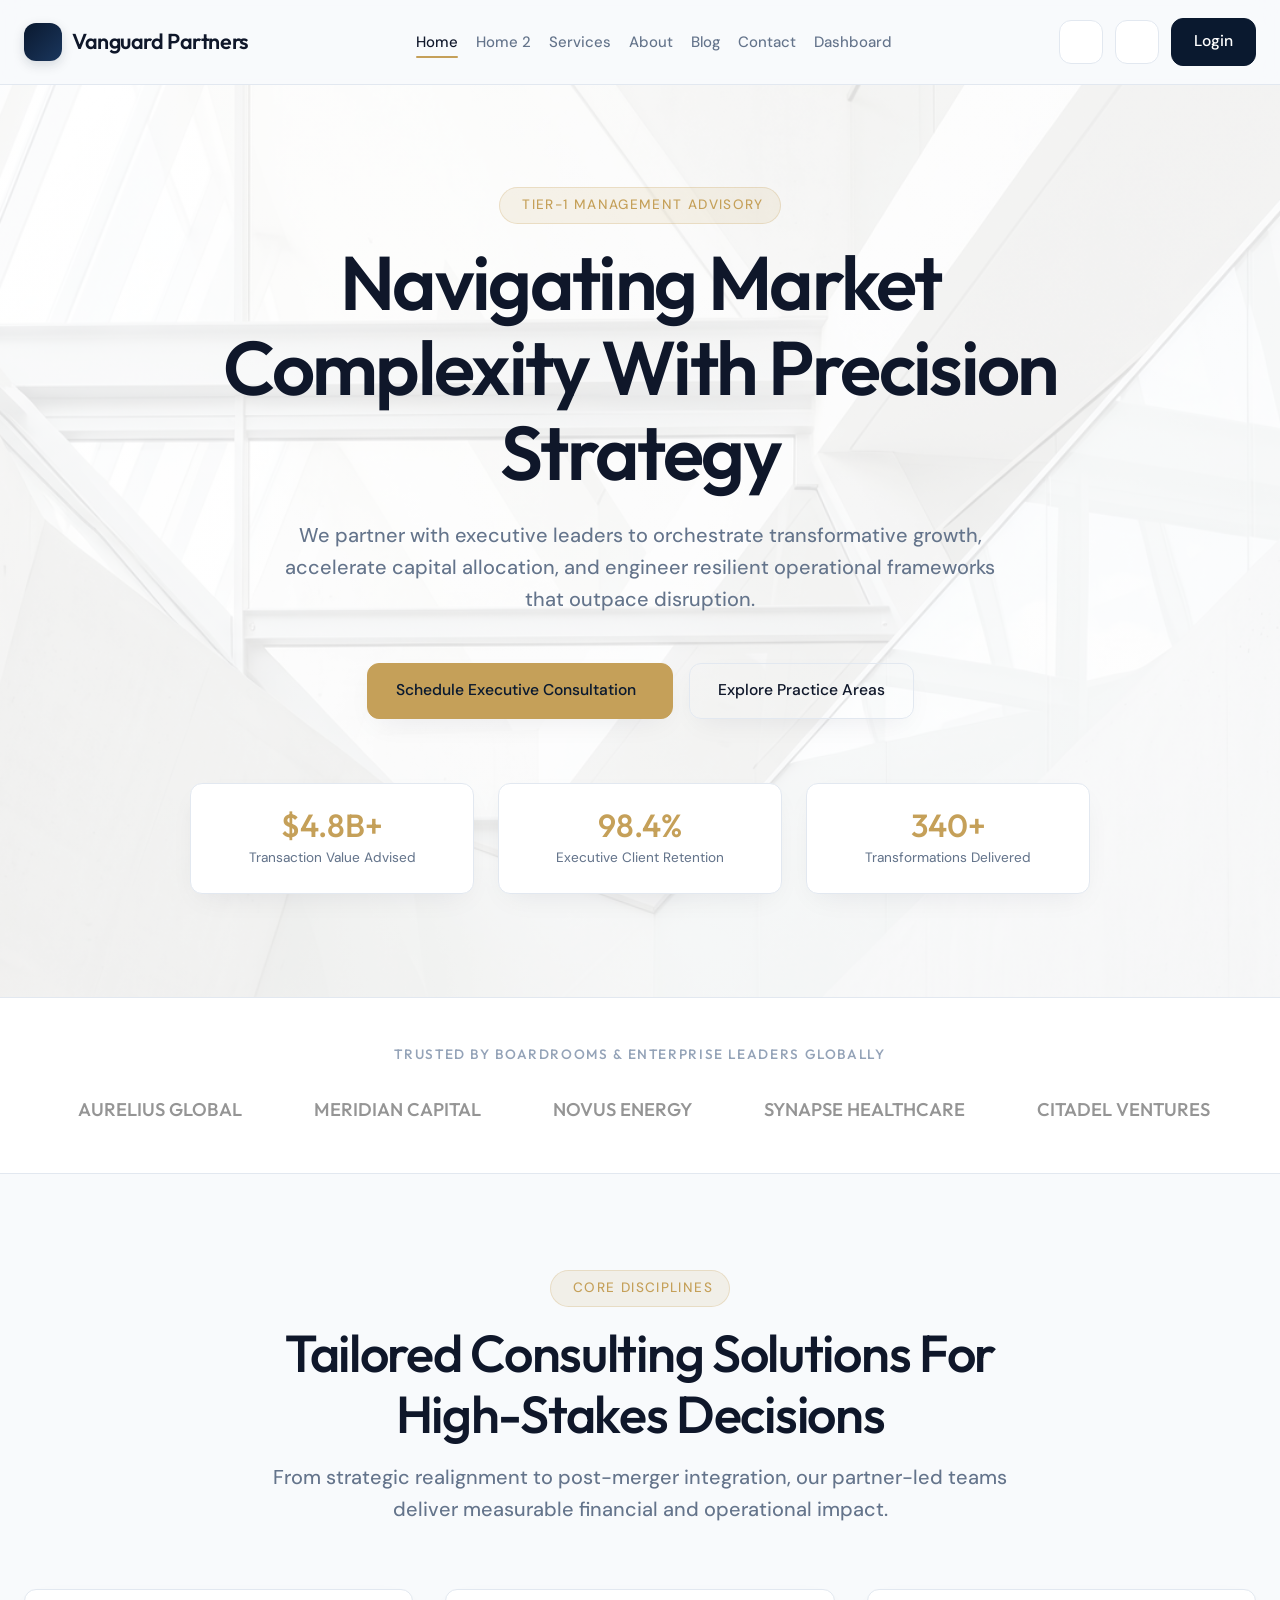
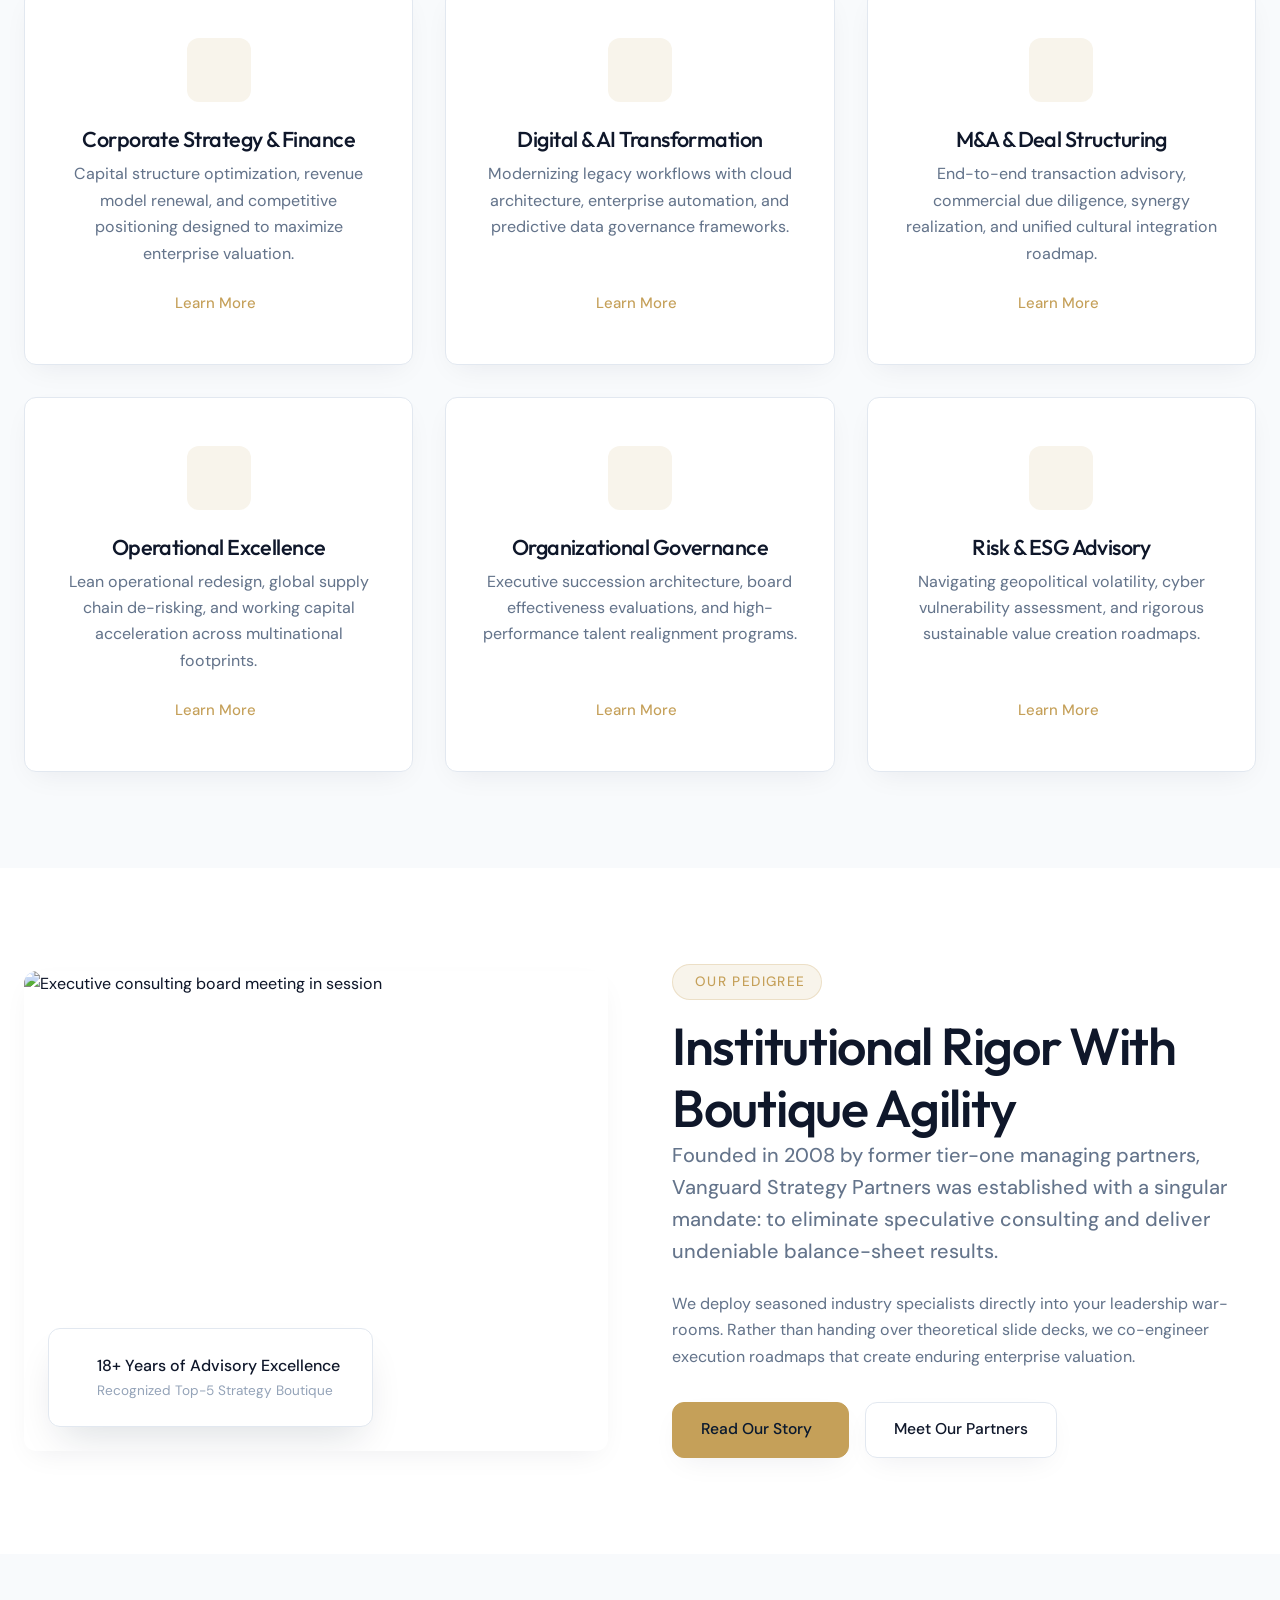
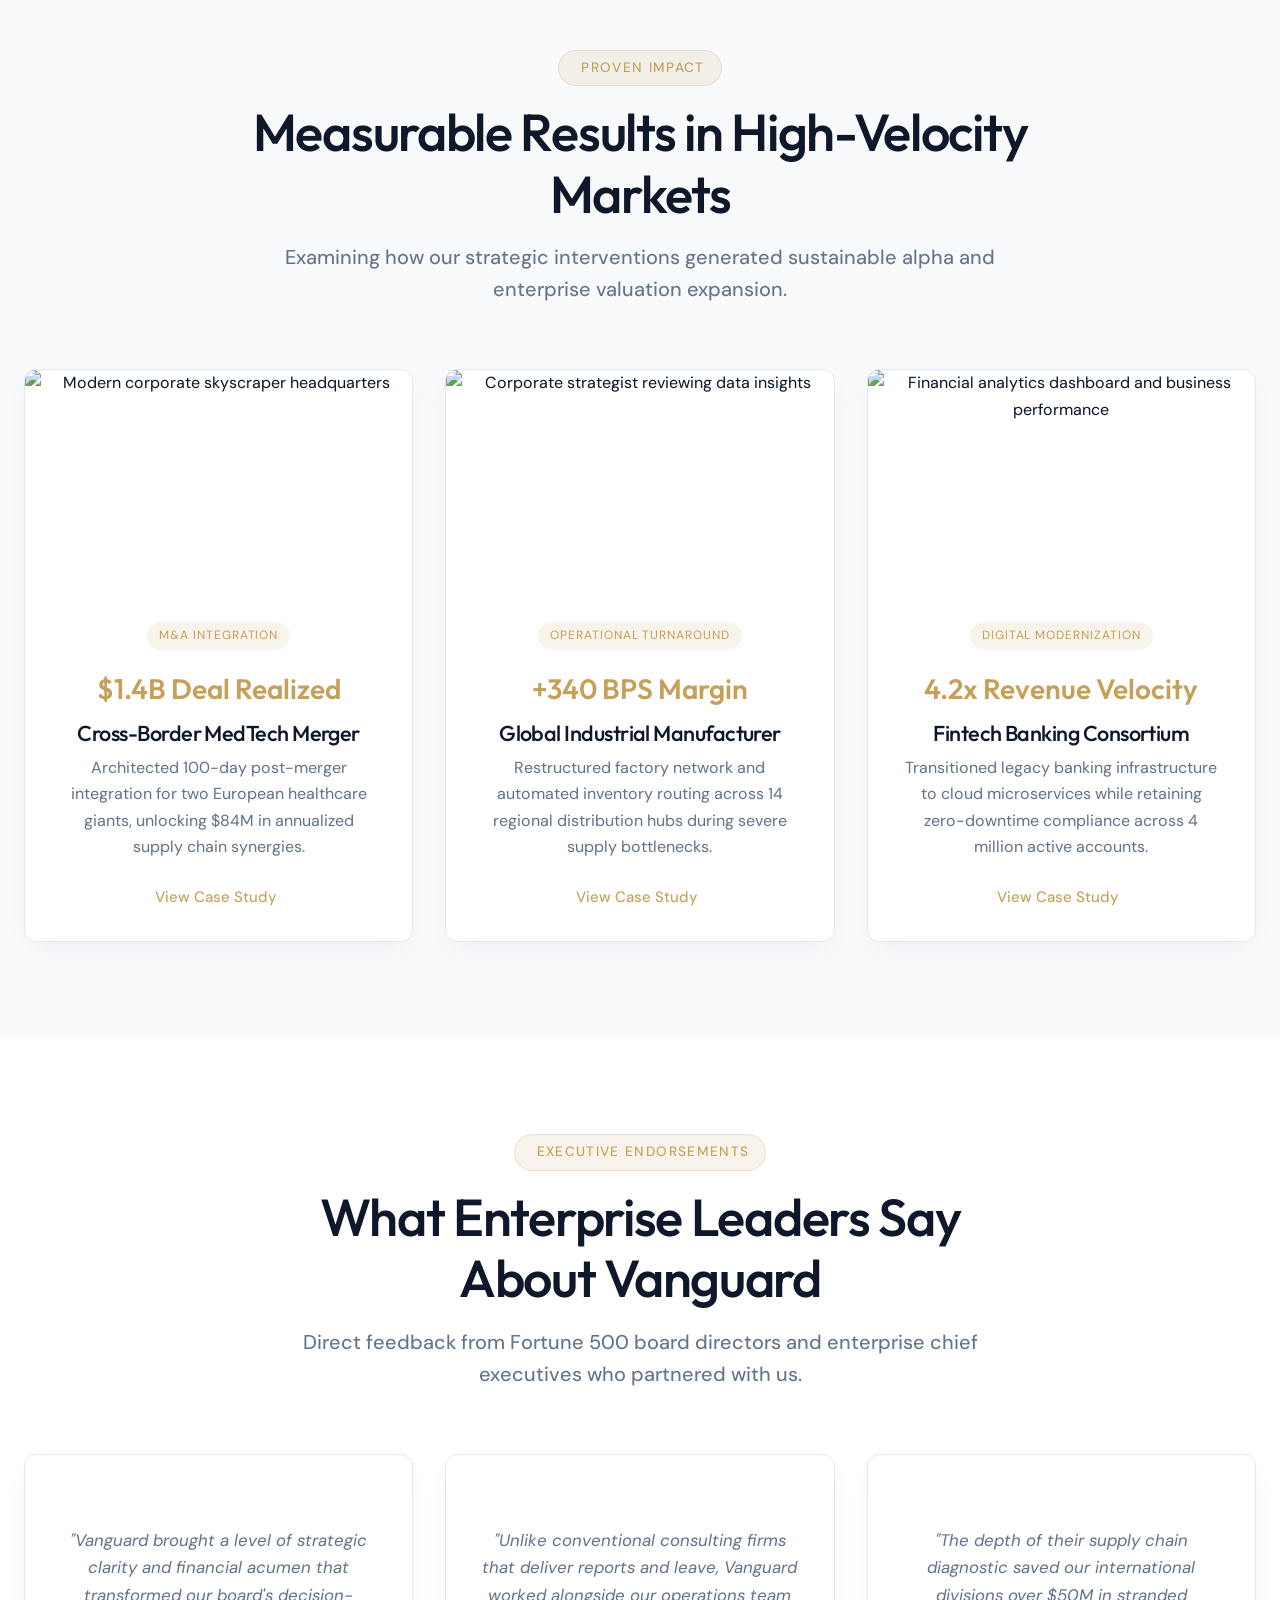
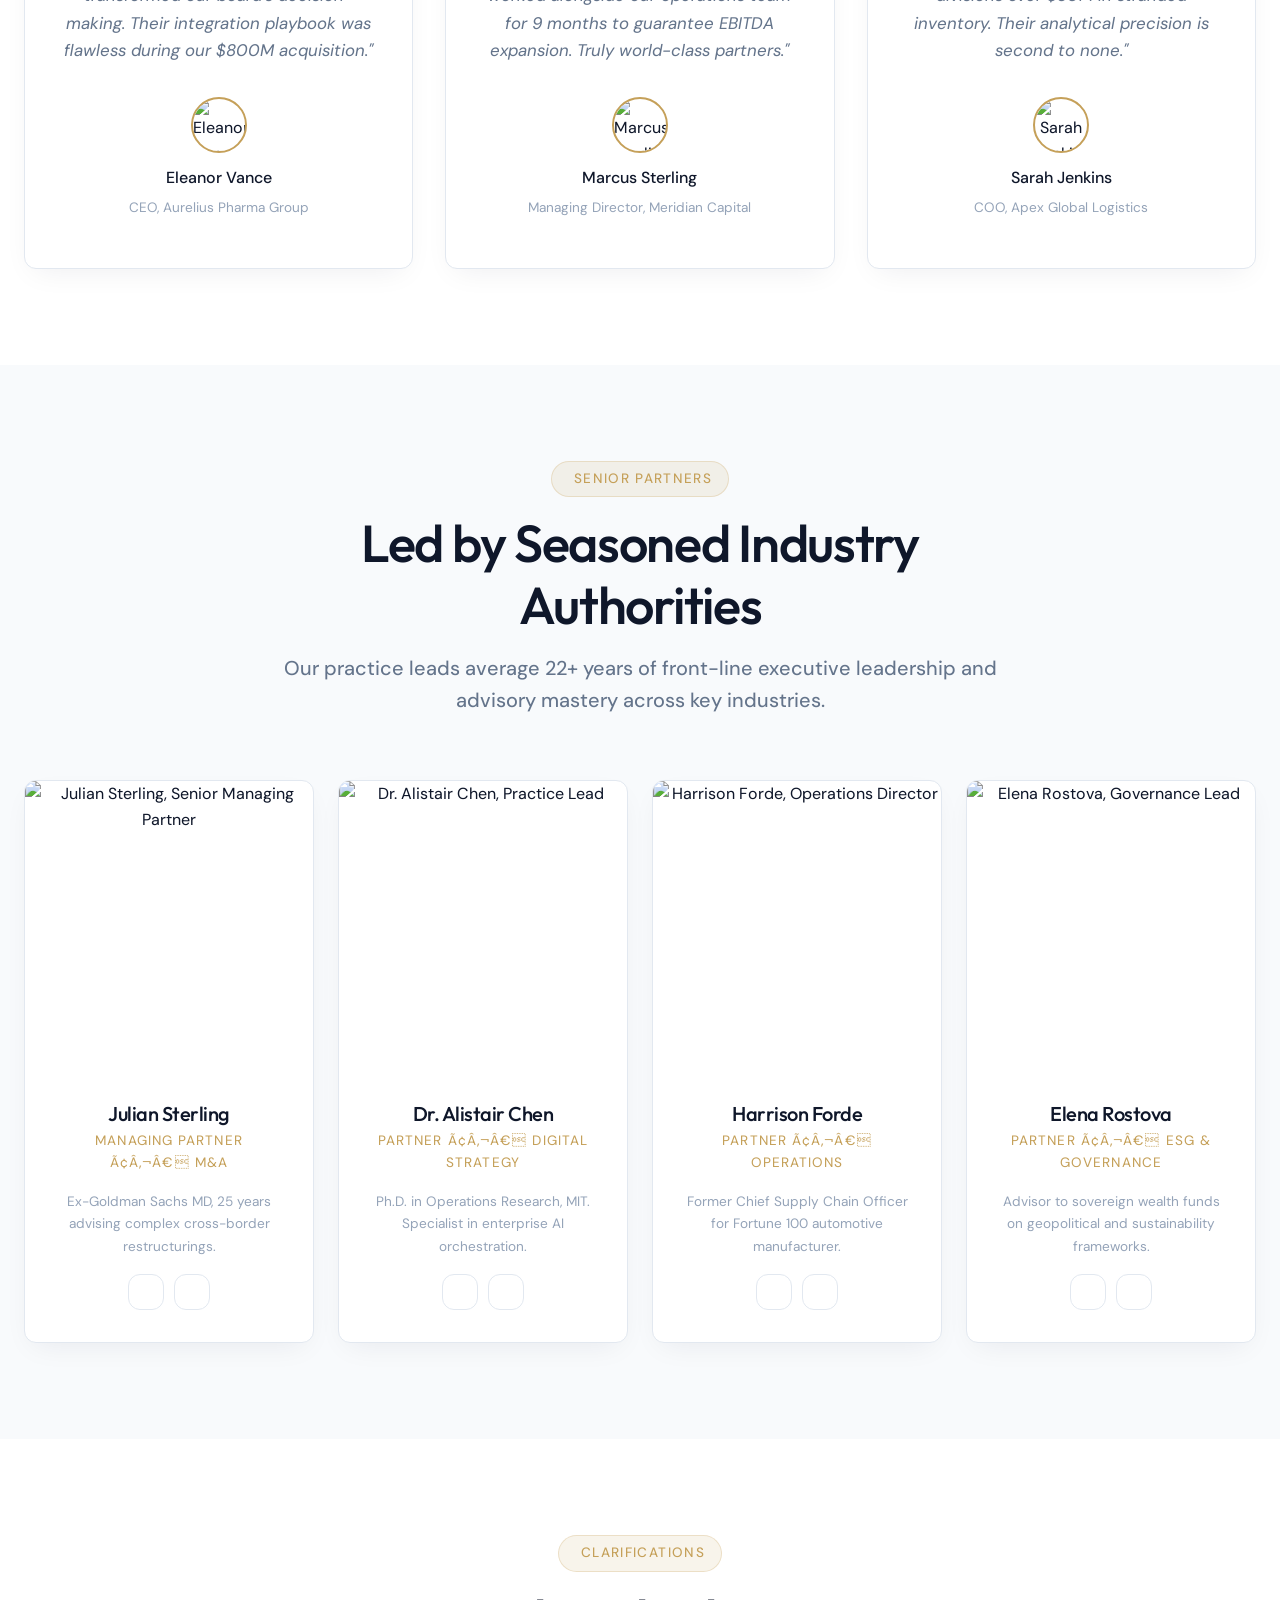
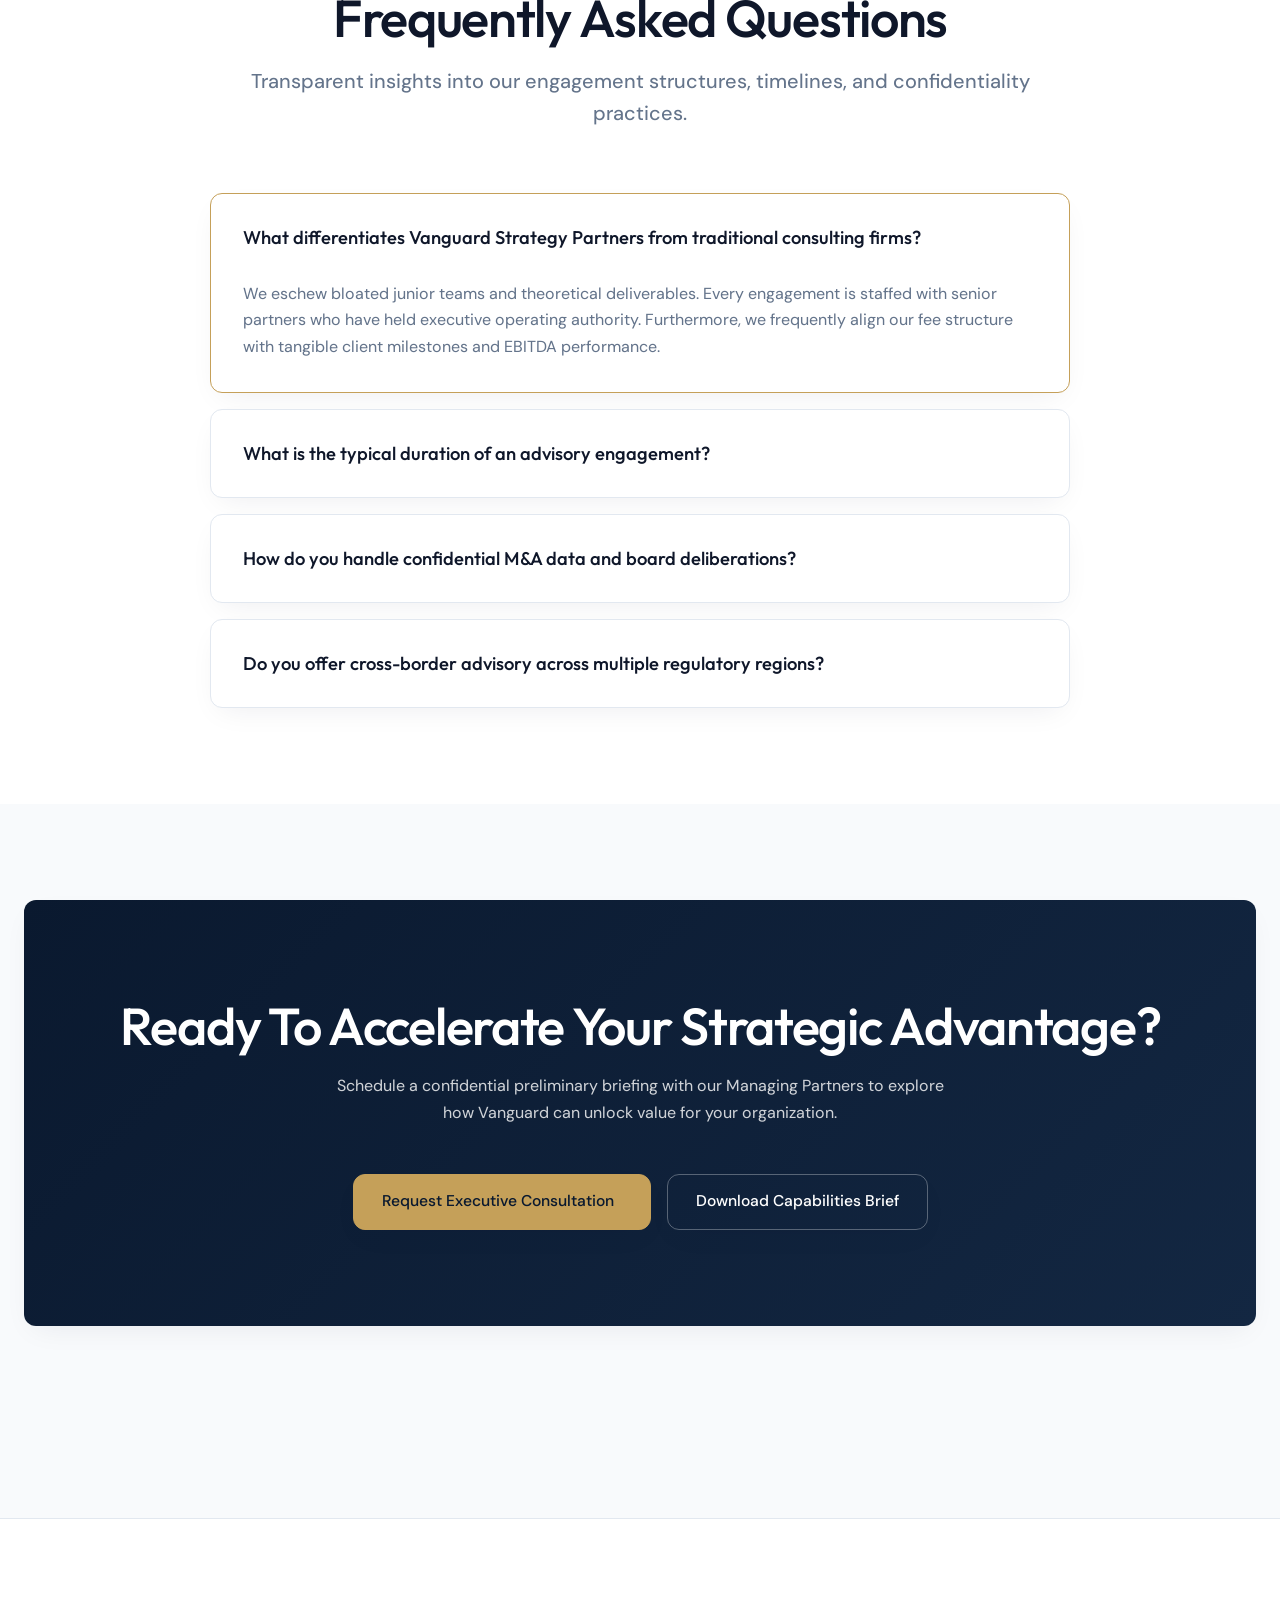
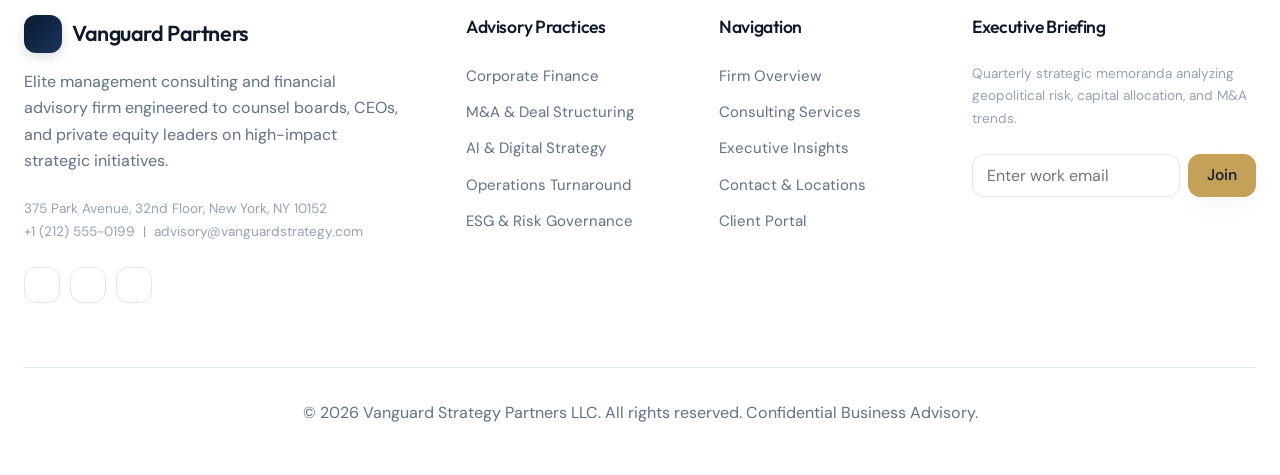
==== commit 1ad516b2: "add the css" ====
--- a/index.html
+++ b/index.html
@@ -1,4 +1,4 @@
-<!DOCTYPE html>
+﻿<!DOCTYPE html>
 <html lang="en">
 <head>
   <meta charset="UTF-8">
@@ -33,6 +33,7 @@
     }
   }
   </script>
+  <link rel="icon" type="image/jpeg" href="assets/images/favicon.jpg">
 </head>
 <body>
 
@@ -53,7 +54,6 @@
           <li><a href="index.html" class="nav-link active">Home</a></li>
           <li><a href="home2.html" class="nav-link">Home 2</a></li>
           <li><a href="services.html" class="nav-link">Services</a></li>
-          <li><a href="#case-studies" class="nav-link">Case Studies</a></li>
           <li><a href="about.html" class="nav-link">About</a></li>
           <li><a href="blog.html" class="nav-link">Blog</a></li>
           <li><a href="contact.html" class="nav-link">Contact</a></li>
@@ -101,7 +101,6 @@
         <li><a href="index.html" class="mobile-nav-link active">Home</a></li>
         <li><a href="home2.html" class="mobile-nav-link">Home 2</a></li>
         <li><a href="services.html" class="mobile-nav-link">Services</a></li>
-        <li><a href="#case-studies" class="mobile-nav-link">Case Studies</a></li>
         <li><a href="about.html" class="mobile-nav-link">About</a></li>
         <li><a href="blog.html" class="mobile-nav-link">Blog</a></li>
         <li><a href="contact.html" class="mobile-nav-link">Contact</a></li>
@@ -124,9 +123,9 @@
 
   <main>
     <!-- ==========================================================================
-         HERO SECTION (STEP 11 — ANIMATION REQUIRED)
-         ========================================================================== -->
-    <section class="hero-section" id="heroSection">
+         HERO SECTION (STEP 11 Ã¢â‚¬â€ ANIMATION REQUIRED)
+         ========================================================================== -->
+    <section class="hero-section" id="heroSection" style="background: linear-gradient(rgba(255, 255, 255, 0.85), rgba(255, 255, 255, 0.85)), url('assets/images/hero_bg_1.jpg') no-repeat center center/cover;">
       <div class="container">
         <div class="hero-inner">
           <div class="section-tag hero-badge-tag">
@@ -434,7 +433,7 @@
             </div>
             <div class="team-info">
               <h3 class="team-name">Julian Sterling</h3>
-              <span class="team-role">Managing Partner — M&A</span>
+              <span class="team-role">Managing Partner Ã¢â‚¬â€ M&A</span>
               <p class="caption-text">Ex-Goldman Sachs MD, 25 years advising complex cross-border restructurings.</p>
               <div class="team-socials">
                 <a href="#" class="team-social-link" aria-label="LinkedIn"><i class="ri-linkedin-fill"></i></a>
@@ -450,7 +449,7 @@
             </div>
             <div class="team-info">
               <h3 class="team-name">Dr. Alistair Chen</h3>
-              <span class="team-role">Partner — Digital Strategy</span>
+              <span class="team-role">Partner Ã¢â‚¬â€ Digital Strategy</span>
               <p class="caption-text">Ph.D. in Operations Research, MIT. Specialist in enterprise AI orchestration.</p>
               <div class="team-socials">
                 <a href="#" class="team-social-link" aria-label="LinkedIn"><i class="ri-linkedin-fill"></i></a>
@@ -466,7 +465,7 @@
             </div>
             <div class="team-info">
               <h3 class="team-name">Harrison Forde</h3>
-              <span class="team-role">Partner — Operations</span>
+              <span class="team-role">Partner Ã¢â‚¬â€ Operations</span>
               <p class="caption-text">Former Chief Supply Chain Officer for Fortune 100 automotive manufacturer.</p>
               <div class="team-socials">
                 <a href="#" class="team-social-link" aria-label="LinkedIn"><i class="ri-linkedin-fill"></i></a>
@@ -482,7 +481,7 @@
             </div>
             <div class="team-info">
               <h3 class="team-name">Elena Rostova</h3>
-              <span class="team-role">Partner — ESG & Governance</span>
+              <span class="team-role">Partner Ã¢â‚¬â€ ESG & Governance</span>
               <p class="caption-text">Advisor to sovereign wealth funds on geopolitical and sustainability frameworks.</p>
               <div class="team-socials">
                 <a href="#" class="team-social-link" aria-label="LinkedIn"><i class="ri-linkedin-fill"></i></a>
@@ -589,7 +588,7 @@
   <!-- ==========================================================================
        FOOTER (STEP 10)
        - > 1024px: Multi-column horizontal grid
-       - 768px – 1024px: Properly aligned horizontal grid
+       - 768px Ã¢â‚¬â€œ 1024px: Properly aligned horizontal grid
        - < 768px: Single column, center aligned
        - Copyright line always at bottom, centered
        ========================================================================== -->
@@ -669,3 +668,5 @@
   <script src="assets/js/main.js"></script>
 </body>
 </html>
+
+
--- a/assets/css/style.css
+++ b/assets/css/style.css
@@ -164,6 +164,8 @@
   font-family: var(--font-heading);
   letter-spacing: -0.025em;
   color: var(--color-text);
+  overflow-wrap: break-word;
+  word-wrap: break-word;
 }
 
 h1 {
@@ -280,9 +282,16 @@
   font-weight: var(--weight-btn);
   border-radius: var(--border-radius);
   transition: all var(--transition-fast);
-  white-space: nowrap;
+  white-space: normal;
   box-shadow: var(--box-shadow);
   text-align: center;
+}
+
+.btn i {
+  display: inline-flex;
+  align-items: center;
+  justify-content: center;
+  line-height: 1;
 }
 
 .btn-primary {
@@ -1061,7 +1070,8 @@
 
 .team-image-box {
   width: 100%;
-  height: 280px;
+  aspect-ratio: 1 / 1;
+  height: auto;
   overflow: hidden;
 }
 
@@ -1885,8 +1895,33 @@
   }
 }
 
+.workstream-filters {
+  display: flex;
+  gap: 8px;
+}
+
 /* Mobile (<= 768px) */
 @media (max-width: 768px) {
+  .workstream-filters {
+    display: grid;
+    grid-template-columns: repeat(2, 1fr);
+    width: 100%;
+    gap: 6px;
+  }
+
+  .dashboard-nav-tabs {
+    display: grid;
+    grid-template-columns: repeat(2, 1fr);
+    gap: 6px;
+  }
+  
+  .dash-nav-item {
+    white-space: normal;
+    text-align: center;
+    padding: 10px 6px;
+    font-size: 0.85rem;
+  }
+
   :root {
     --size-h1: 2.75rem;
     --size-h2: 2.15rem;
